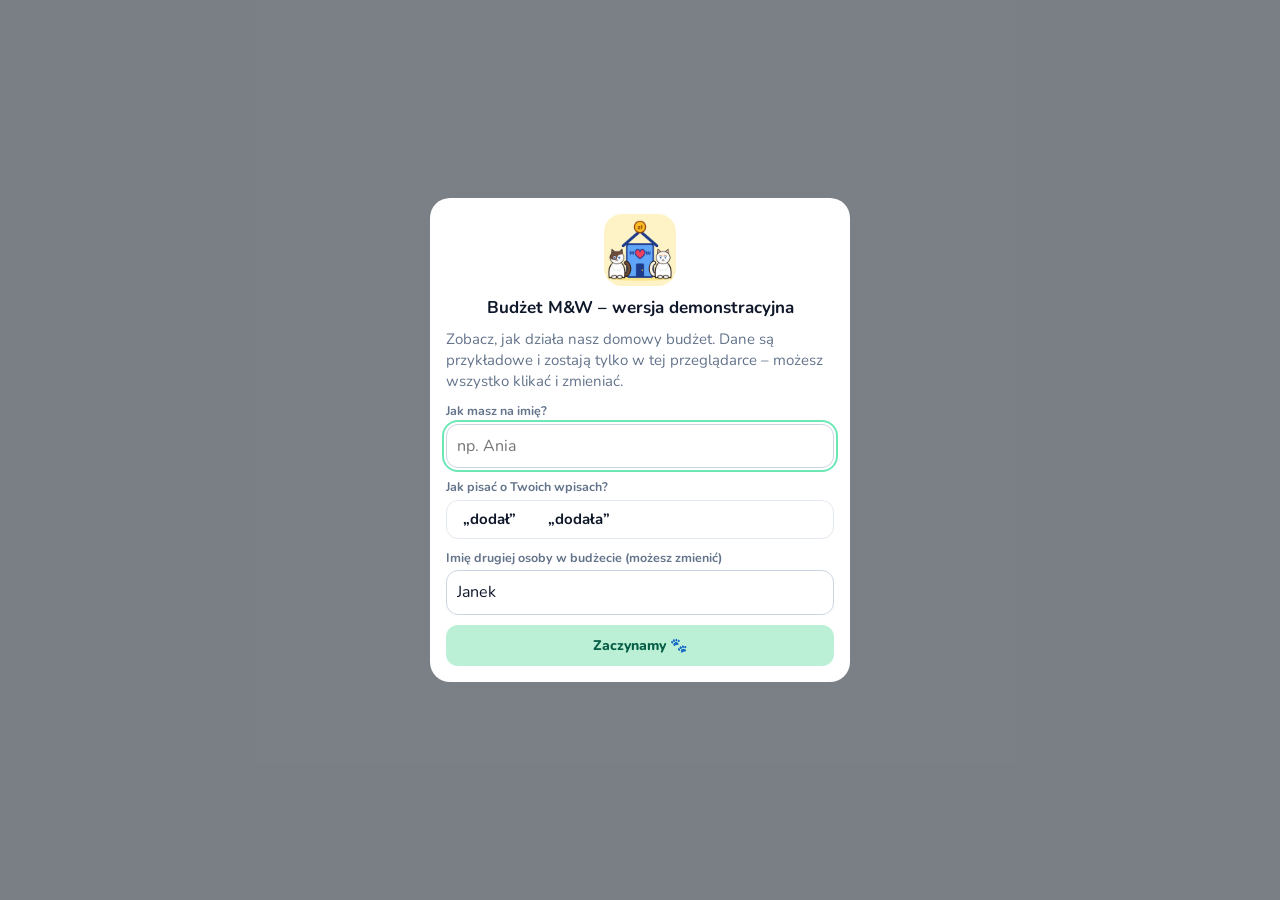
==== demo/index.html @ 0f31ae5f "Odkładanie na spłatę pożyczki: licznik odłożonych, przelewy przypisane do pożyczek, spłata całości p" ====
<!doctype html>
<html lang="pl"><head>
<meta charset="utf-8">
<meta name="viewport" content="width=device-width,initial-scale=1,viewport-fit=cover">
<meta name="theme-color" content="#e8edff">
<meta name="apple-mobile-web-app-capable" content="yes">
<meta name="mobile-web-app-capable" content="yes">
<meta name="apple-mobile-web-app-status-bar-style" content="default">
<meta name="apple-mobile-web-app-title" content="Budżet M&amp;W">
<title>Budżet M&amp;W – demo</title>
<meta name="robots" content="noindex">
<link rel="preconnect" href="https://fonts.googleapis.com">
<link rel="preconnect" href="https://fonts.gstatic.com" crossorigin>
<link rel="stylesheet" href="https://fonts.googleapis.com/css2?family=Nunito:wght@400;600;700;800;900&display=swap">
<link rel="icon" href="../icon-192.png?v=5">
<link rel="apple-touch-icon" href="../apple-touch-icon.png?v=5">
<link rel="stylesheet" href="../style.css">
</head>
<body>
<div id="login" class="login" hidden>
  <div class="lcard">
  <img src="../icon-192.png?v=5" alt="" class="licon" width="84" height="84">
  <h1>Budżet M&amp;W</h1>
  <div class="mini">Wasz wspólny domowy budżet 💛</div>
  <label class="fld"><span>E-mail</span><input id="em" type="email" autocomplete="username"></label>
  <label class="fld"><span>Hasło</span><input id="pw" type="password" autocomplete="current-password"></label>
  <button class="btn primary" id="loginBtn">Zaloguj</button>
  <div class="err" id="lerr"></div>
  <div class="lcats" id="lcats"></div>
  </div>
</div>
<div id="main" hidden>
<header class="top"><div class="in gut">
  <button class="hb" id="prevM" aria-label="Poprzedni miesiąc">‹</button>
  <div class="mlab"><b id="mlabel">Budżet M&amp;W</b><small id="sync">łączenie…</small></div>
  <button class="hb" id="nextM" aria-label="Następny miesiąc">›</button>
  <button class="hb find" id="findBtn" aria-label="Szukaj">🔍</button>
  <button class="hb today" id="todayBtn" aria-label="Na dziś">🔔</button>
  <button class="hb gear" id="gearBtn" aria-label="Ustawienia">⚙️</button>
</div></header>

<main id="app" class="gut"><div class="skel" aria-label="Wczytywanie budżetu…"><i class="sk" style="height:84px"></i><div class="sk2"><i class="sk"></i><i class="sk"></i><i class="sk"></i><i class="sk"></i></div><i class="sk" style="height:40px"></i><i class="sk" style="height:120px"></i><i class="sk" style="height:120px"></i></div></main>

<nav class="tabs" aria-label="Sekcje"><div class="in">
  <button data-tab="dash" aria-current="page"><span class="e">📊</span>Budżet</button>
  <button data-tab="tx"><span class="e">🧾</span>Rejestr</button>
  <button data-tab="fix"><span class="e">📌</span>Stałe</button>
  <button data-tab="maj"><span class="e">💰</span>Majątek</button>
</div></nav>
<button class="fab" id="addBtn" aria-label="Dodaj transakcję">+</button>

</div>

<div id="sheet" class="ov" hidden><div class="sheet" role="dialog" aria-modal="true" aria-labelledby="shTitle">
  <h2 id="shTitle">Nowa transakcja</h2>
  <div class="typeseg" id="mt" role="group" aria-label="Rodzaj">
    <button data-v="exp" aria-pressed="true">Wydatek</button><button data-v="inc" aria-pressed="false">Przychód</button><button data-v="tr" aria-pressed="false">Przelew</button>
  </div>
  <div class="g2">
    <label class="fld"><span id="maLab">Kwota (zł)</span><span class="calc"><input id="ma" inputmode="decimal" placeholder="0,00" autocomplete="off"><button type="button" class="cop" data-op="+" aria-label="Dodaj kolejną kwotę">+</button><button type="button" class="cop" data-op="-" aria-label="Odejmij kwotę">−</button></span><small class="mini" id="maSum"></small></label>
    <label class="fld"><span>Data</span><input id="md" type="date"></label>
  </div>
  <label class="fld"><span>Notatka</span><input id="mn" placeholder="np. Biedronka (opcjonalnie)" autocomplete="off"></label>
  <div class="fld" id="msWrap"><span>Pozycja budżetu</span><button type="button" class="pickbtn" id="msBtn"></button><input type="hidden" id="ms"><small class="mini" id="msHint"></small>
    <div id="splitWrap" class="split" hidden><div id="splitRows"></div><button type="button" class="btn sm" id="splitAdd">+ Kolejna pozycja</button></div>
    <button type="button" class="btn sm" id="splitBtn">✂️ Podziel paragon na kilka pozycji</button></div>
  <label class="fld" id="mdebtWrap" hidden><span>🔻 Spłata zobowiązania</span><select id="mdebt"></select></label>
  <label class="fld" id="mprojWrap" hidden><span>🏷️ Projekt</span><select id="mproj"></select></label>
  <div class="g2" id="mcarWrap" hidden><label class="fld"><span>⛽ Litry</span><input id="mlit" inputmode="decimal" placeholder="opcjonalnie" autocomplete="off"></label><label class="fld"><span>Licznik (km)</span><input id="modo" inputmode="numeric" placeholder="opcjonalnie" autocomplete="off"></label></div>
  <div class="g2">
    <label class="fld"><span id="mcLab">Konto</span><select id="mc"></select></label>
    <label class="fld" id="mtoWrap" hidden><span>Na konto</span><select id="mto"></select></label>
    <label class="fld" id="mwWrap"><span>Kto</span><select id="mw"><option value="Mati">Mati</option><option value="Wercia">Wercia</option></select></label>
  </div>
  <div id="fxTr" class="fxbox" hidden><label class="fld"><span id="ma2Lab">Wpłynie na konto</span><input id="ma2" inputmode="decimal" placeholder="0,00" autocomplete="off"></label><small class="mini" id="fxRate"></small></div>
  <div id="msaveWrap" class="fxbox save" hidden><b class="mini" id="msaveLab"></b><div id="msaveRows"></div><small class="mini" id="msaveHint"></small></div>
  <button type="button" class="btn sm" id="fxBtn" hidden style="align-self:flex-start">🌍 Płatność w obcej walucie</button>
  <div id="fxCard" class="fxbox" hidden><div class="g2"><label class="fld"><span>Waluta</span><select id="fxc"></select></label><label class="fld"><span>Kwota w walucie</span><input id="fxa" inputmode="decimal" placeholder="0,00" autocomplete="off"></label></div><small class="mini" id="fxCardRate"></small></div>
  <button type="button" class="coin" id="rnd" aria-pressed="true" hidden></button>
  <div class="fld" id="mwarWrap" hidden><span>🛡️ Gwarancja <small class="mini">– przypomnę miesiąc przed końcem</small></span><div class="g2"><select id="mwar"><option value="">bez gwarancji</option><option value="12">1 rok</option><option value="24">2 lata (rękojmia)</option><option value="36">3 lata</option><option value="60">5 lat</option><option value="date">do dnia…</option></select><input type="date" id="mward" hidden></div></div>
  <div class="fld" id="mulgaWrap" hidden><span>🧾 Ulga w PIT</span><select id="mulga"></select><small class="mini" id="mulgaHint" hidden></small></div>
  <button type="button" class="btn sm" id="mulgaBtn" hidden style="align-self:flex-start">🧾 Do ulgi w PIT</button>
  <div class="shfoot"><div class="g2"><button class="btn" id="shCancel">Anuluj</button><button class="btn primary" id="shSave">Zapisz</button></div><button class="btn sm" id="shNext">Zapisz i dodaj kolejny ›</button></div>
  <button class="btn sm" id="shRef" hidden style="align-self:center">↩️ Oznacz zwrot</button>
  <div class="mini" id="shWho" hidden style="text-align:center"></div>
  <button class="btn sm" id="shDel" hidden style="align-self:center;color:var(--exp);background:none">Usuń transakcję</button>
</div></div>

<div id="pick" class="ov" hidden><div class="sheet pick" role="dialog" aria-modal="true" aria-labelledby="pkTitle">
  <div class="r1"><h2 id="pkTitle">Wybierz pozycję</h2><button type="button" class="btn sm" id="pkClose">Zamknij</button></div>
  <input id="pq" class="pq" type="search" enterkeyhint="search" placeholder="🔍 Wpisz kilka liter, np. kaw" autocomplete="off">
  <div id="pkBody" class="pkbody"></div>
</div></div>

<div id="dlg" class="ov" hidden><div class="dlg" role="dialog" aria-modal="true" id="dlgBody"></div></div>
<div id="toast" class="toast" hidden role="status"></div>
<input type="file" id="fileIn" accept=".json,.gz,application/json,application/gzip" hidden>

<!-- demo: sample data kept in this browser; Firebase replaced by a small local stand-in -->
<script src="./demo.js"></script>
<script type="importmap">{"imports":{
  "https://www.gstatic.com/firebasejs/10.14.1/firebase-app.js":"./fb-app.js",
  "https://www.gstatic.com/firebasejs/10.14.1/firebase-auth.js":"./fb-auth.js",
  "https://www.gstatic.com/firebasejs/10.14.1/firebase-firestore.js":"./fb-firestore.js"}}</script>
<script type="module" src="../js/app.js"></script>
</body>
</html>
---- style.css ----
/* Layout: one-column mobile ledger — navy header, white cards on cool grey, pastel category blocks, fixed bottom tab bar. Single light theme by choice (matches the original app). */
:root{
  color-scheme:light;
  --bg:#f1f5f9; --surface:#ffffff; --surface-2:#f8fafc; --fg:#0f172a; --muted:#64748b; --line:#e2e8f0;
  --head:#e8edff; --head-fg:#1e293b; --head-muted:#64748b;
  --accent:#6ee7b7; --accent-dk:#047857; --accent-soft:#ecfdf5; --accent-ink:#065f46;
  --inc:#059669; --exp:#e11d48; --tr:#4f46e5; --adj:#d97706; --inv:#7c3aed;
  --font:"Nunito",system-ui,-apple-system,"Segoe UI",Roboto,sans-serif;
  /* accent of this phone (⚙️ → Wygląd): buttons, chosen tab, the ➕ button, the greeting */
  --a-btn:#bbf0d6; --a-seg:#c7f0dd; --a-box:#a7f3d0; --a-line:#6ee7b7; --a-ink:#065f46; --a-dk:#047857; --a-sh:16 185 129;
  --g1:#f0fdf9; --g2:#e6f7ef; --g3:#e0f2fe; --g-line:#c7f0dd; --g-t:#0f3d2e; --g-s:#335e4f;
}
body[data-acc=pink]{--a-btn:#fbcfe8;--a-seg:#fce7f3;--a-box:#fbcfe8;--a-line:#f9a8d4;--a-ink:#9d174d;--a-dk:#db2777;--a-sh:236 72 153;--g1:#fff1f7;--g2:#fce7f3;--g3:#fbcfe8;--g-line:#fbcfe8;--g-t:#831843;--g-s:#9d174d}
body[data-acc=lav]{--a-btn:#ddd6fe;--a-seg:#ede9fe;--a-box:#ddd6fe;--a-line:#c4b5fd;--a-ink:#5b21b6;--a-dk:#7c3aed;--a-sh:139 92 246;--g1:#faf5ff;--g2:#f3e8ff;--g3:#e0e7ff;--g-line:#e9d5ff;--g-t:#3b0764;--g-s:#5b21b6}
body[data-acc=sky]{--a-btn:#bae6fd;--a-seg:#e0f2fe;--a-box:#bae6fd;--a-line:#7dd3fc;--a-ink:#075985;--a-dk:#0284c7;--a-sh:14 165 233;--g1:#f0f9ff;--g2:#e0f2fe;--g3:#e0e7ff;--g-line:#bae6fd;--g-t:#0c4a6e;--g-s:#075985}
body[data-acc=peach]{--a-btn:#fed7aa;--a-seg:#ffedd5;--a-box:#fed7aa;--a-line:#fdba74;--a-ink:#9a3412;--a-dk:#ea580c;--a-sh:249 115 22;--g1:#fff7ed;--g2:#ffedd5;--g3:#fef3c7;--g-line:#fed7aa;--g-t:#7c2d12;--g-s:#9a3412}
body[data-acc=lemon]{--a-btn:#fef08a;--a-seg:#fef9c3;--a-box:#fef08a;--a-line:#fde047;--a-ink:#854d0e;--a-dk:#a16207;--a-sh:234 179 8;--g1:#fefce8;--g2:#fef9c3;--g3:#ecfccb;--g-line:#fef08a;--g-t:#713f12;--g-s:#854d0e}
/* text size of this phone: A / A+ / A++ (the header and the tab bar stay as they are) */
body[data-size="1"] #app,body[data-size="1"] .sheet,body[data-size="1"] .dlg{zoom:1.08}
body[data-size="2"] #app,body[data-size="2"] .sheet,body[data-size="2"] .dlg{zoom:1.17}
*{box-sizing:border-box}
html{padding-top:env(safe-area-inset-top,0px)}
body{margin:0}
img{max-width:100%}
[hidden]{display:none!important}
body{background:var(--bg);transition:background-color .4s ease;color:var(--fg);font-family:var(--font);font-size:15px;line-height:1.4;padding-bottom:calc(150px + env(safe-area-inset-bottom,0px))}
body::before{content:"";position:fixed;inset:0 0 auto;height:env(safe-area-inset-top,0px);z-index:10;background:var(--head)}
input,select,button{font:inherit;color:inherit}
input,select{font-size:16px}
button{cursor:pointer;background:none;border:0;padding:0}
:focus-visible{outline:2px solid var(--accent);outline-offset:2px}
.gut{padding-left:max(12px,env(safe-area-inset-left,0px));padding-right:max(12px,env(safe-area-inset-right,0px))}
@media (min-width:420px){.gut{padding-left:max(16px,env(safe-area-inset-left,0px));padding-right:max(16px,env(safe-area-inset-right,0px))}}
.num{font-variant-numeric:tabular-nums;font-weight:800;white-space:nowrap}
.mini{color:var(--muted);font-size:12.5px}

/* header */
.top{position:sticky;top:env(safe-area-inset-top,0px);z-index:9;background:var(--head);color:var(--head-fg);border-bottom:1px solid var(--head-line,#d9e0fb);transition:background-color .4s ease}
.top .in{max-width:760px;margin:0 auto;display:grid;grid-template-columns:40px 1fr 40px 38px 38px 38px;align-items:center;padding-block:6px}
.hb.find{font-size:18px}
.hb{height:44px;border-radius:12px;font-size:24px;line-height:1;color:var(--head-fg)}
.hb.gear{font-size:19px}
.hb[aria-current=page]{background:rgb(30 41 59 / .08)}
.mlab{text-align:center;min-width:0}
.mlab b{display:block;font-size:16.5px;font-weight:800;white-space:nowrap;overflow:hidden;text-overflow:ellipsis}
.mlab small{display:block;font-size:12px;color:var(--head-muted)}

main{max-width:760px;margin:0 auto;padding-block:12px;display:flex;flex-direction:column;gap:12px}
.banner{background:#fef3c7;border-radius:14px;padding:10px 12px;font-size:13px}
.h2{font-size:12.5px;font-weight:800;text-transform:uppercase;letter-spacing:.06em;color:var(--muted);margin:4px 4px -4px}

/* KPI tiles */
.kpis{display:grid;grid-template-columns:1fr 1fr;gap:8px}
.kpi{border-radius:16px;padding:12px;border:1px solid;min-width:0}
.kpi .l{font-size:11.5px;font-weight:800;text-transform:uppercase;letter-spacing:.05em}
.kpi .v{font-size:23px;font-weight:900;margin-top:2px;overflow:hidden;text-overflow:ellipsis}
.kpi .s{font-size:12.5px;opacity:.8;margin-top:2px}
.kbtn{width:100%;text-align:left;border-style:solid}
.kbtn:active{transform:scale(.98)}
.k-em{background:#ecfdf5;border-color:#a7f3d0} .k-ro{background:#fff1f2;border-color:#fecdd3}
.k-sk{background:#f0f9ff;border-color:#bae6fd} .k-in{background:#eef2ff;border-color:#c7d2fe}

/* budget status: pill with symbol + thin progress bar in a pastel state colour + one line of text */
.pill{display:inline-flex;align-items:center;gap:4px;border-radius:999px;padding:2px 8px;font-size:12px;font-weight:800;white-space:nowrap;background:#fff;border:1.5px solid currentColor;font-variant-numeric:tabular-nums}
.pill.ok{color:#047857} .pill.near{color:#b45309} .pill.over{color:#be123c;background:#ffe4e6;border-color:#fda4af} .pill.zero{color:#64748b;border-style:dashed;background:transparent} .pill.full{color:#047857} .pill.low{color:#1e40af}
.bar{height:6px;border-radius:6px;background:rgb(15 23 42 / .08);overflow:hidden}
.bar i{display:block;height:100%;border-radius:6px;background:#7fd6ae}
.bar.near i{background:#f2c45f} .bar.full i{background:#5cc99c} .bar.low i{background:#93c5fd}
.bar.over i{width:100%!important;background:repeating-linear-gradient(-45deg,#f6a5bf 0 6px,#fbc8d6 6px 12px)}
.smsg{font-size:12.5px;font-weight:700;color:var(--c3,#334155)}
.smsg.over{color:#be123c} .smsg.near{color:#a16207} .smsg.low{color:#1e40af}
.sub.dim,.cat.dim .ch{opacity:.6}
.bfilt button{font-size:13px;padding:9px 2px}

/* categories */
.cat{border-radius:16px;overflow:hidden;border:1px solid rgb(15 23 42 / .07);background:var(--c2)}
.ch{width:100%;text-align:left;padding:12px;background:var(--c);display:flex;flex-direction:column;gap:7px}
.r1{display:flex;justify-content:space-between;align-items:center;gap:8px}
.r1 .nm{font-size:13.5px;font-weight:800;min-width:0;color:var(--c3)}
.chev{display:inline-block;width:14px}
.trio{display:grid;grid-template-columns:1fr 1fr;gap:8px;font-size:12px;align-items:end}
.trio span{display:flex;flex-direction:column;min-width:0}
.trio em{font-style:normal;font-size:11.5px;font-weight:700;text-transform:uppercase;letter-spacing:.04em;opacity:.75}
.trio b{font-variant-numeric:tabular-nums;font-size:15px;font-weight:800}
.sub{padding:10px 12px;border-top:1px solid rgb(15 23 42 / .06);display:flex;flex-direction:column;gap:6px}
.sub .n{font-weight:700;font-size:14px;min-width:0}
.sub{gap:5px;padding:9px 12px}
.sub .trio span{flex-direction:row;align-items:center;gap:6px}
.sub .trio em{flex:none}
.planin{width:100%;max-width:110px;text-align:right;border:1px solid rgb(15 23 42 / .15);background:#fff;border-radius:9px;padding:4px 8px;font-weight:700;font-variant-numeric:tabular-nums}

/* register */
.day{font-size:12.5px;font-weight:800;text-transform:uppercase;letter-spacing:.05em;color:var(--muted);padding:4px 4px 0}
.list{background:var(--surface);border:1px solid var(--line);border-radius:16px;overflow:hidden}
.tx{display:flex;align-items:flex-start;gap:10px;padding:12px 12px;border-top:1px solid var(--line);width:100%;text-align:left;-webkit-touch-callout:none;-webkit-user-select:none;user-select:none}
.tx:first-child{border-top:0}
.tx .info{flex:1;min-width:0;font-size:13.5px}
.tico{flex:none;width:34px;height:34px;border-radius:11px;display:grid;place-items:center;font-size:17px;background:var(--c,#eef2ff)}
.tico.n{background:#eef2ff}
.tcat{display:block;font-size:11.5px;font-weight:800;letter-spacing:.04em;text-transform:uppercase;color:var(--c3);overflow:hidden;text-overflow:ellipsis;white-space:nowrap}
.tx .info b{display:block;overflow-wrap:anywhere}
.tx .meta{color:var(--muted);font-size:12.5px}
.tx .note{font-size:12.5px;margin-top:2px;overflow-wrap:anywhere;background:none;border:0;padding:0;border-radius:0;color:var(--muted)}
.tx .amt{text-align:right;font-size:15.5px}
.t-inc{color:var(--inc)} .t-exp{color:var(--exp)} .t-tr{color:var(--tr)} .t-adj{color:var(--adj)} .t-inv{color:var(--inv)}
.filters{display:flex;flex-direction:column;gap:8px}
.filters input{width:100%;border:1px solid #cbd5e1;background:#fff;border-radius:12px;padding:10px 12px}
.frow{display:flex;gap:6px;overflow-x:auto;padding-bottom:2px;scrollbar-width:none}
.frow::-webkit-scrollbar{display:none}
.filters .frow{display:grid;grid-template-columns:1fr 1fr;overflow:visible}.filters .frow select{width:100%;max-width:none;min-width:0}.filters .frow select:last-child:nth-child(odd){grid-column:1/-1}
.frow select{flex:none;max-width:210px;border:1px solid #cbd5e1;background:#fff;border-radius:999px;padding:6px 10px;font-size:16px}
.fsum{font-size:13px;padding:2px 4px;color:var(--muted)}
.fsum b{color:var(--fg)}
.empty{text-align:center;color:var(--muted);padding:36px 12px;font-size:14px}

/* accounts / savings */
.worth{background:linear-gradient(135deg,#f5f3ff 0%,#e8edff 55%,#dbe4ff 100%);color:#1e293b;border:1px solid #d9e0fb;border-radius:16px;padding:16px;display:flex;flex-direction:column;gap:2px}
.worth.mati{background:linear-gradient(135deg,#f0f9ff 0%,#e0f2fe 50%,#cfe6fd 100%);border-color:#bfdbfe}
.worth.mati .l,.worth.mati .s{color:#1e40af}
.worth.mati .v{color:#1d4ed8}
.worth.wsp{background:linear-gradient(135deg,#f0fdf9 0%,#dcfce7 55%,#ccf5e1 100%);border-color:#bbf7d0}
.worth.wsp .l,.worth.wsp .s{color:#166534}
.worth.wsp .v{color:#047857}
.worth .l{font-size:13px;color:var(--head-muted)}
.worth .v{font-size:32px;font-weight:900;color:#3730a3}
.worth .s{font-size:13px;color:var(--head-muted)}
.grp-h{padding:10px 12px;font-size:12.5px;font-weight:800;letter-spacing:.05em;background:#e0f2fe;display:flex;justify-content:space-between;gap:8px}
.grp-h.sav{background:#e0e7ff} .grp-h.inv{background:#ede9fe} .grp-h.subk{background:#fef3c7}
.acc{display:flex;justify-content:space-between;gap:10px;padding:11px 12px;border-top:1px solid var(--line);font-size:13px;align-items:flex-start}
.acc .r{text-align:right}
.chip{display:inline-block;margin-top:6px;border-radius:10px;padding:7px 11px;min-height:34px;font-size:13px;font-weight:700;background:#eef2ff;color:#4338ca}

/* fixed costs checklist */
.fx{display:flex;align-items:center;gap:12px;padding:11px 12px;border-top:1px solid var(--line)}
.fx:first-child{border-top:0}
.box{flex:none;width:30px;height:30px;border-radius:9px;border:2px solid #94a3b8;display:grid;place-items:center;font-size:18px;font-weight:900;color:#fff;background:#fff}
.box[aria-checked=true]{background:var(--a-box);border-color:var(--a-line);color:var(--a-ink)}
.fx .info{flex:1;min-width:0;text-align:left}
.fx .info b{display:block;font-size:14px}
.fx.done .info b{text-decoration:line-through;color:var(--muted)}
.late{color:#be123c;font-weight:800}
.alert{display:flex;flex-direction:column;gap:6px;background:#fff7ed;border:1px solid #fdba74;border-radius:16px;padding:10px 12px;width:100%;text-align:left}
.alert b{font-size:13.5px}
.alert.info{background:#eff6ff;border-color:#93c5fd}
.alert .it{display:flex;justify-content:space-between;gap:8px;font-size:13.5px}
.alert .it .when{font-weight:800;color:#c2410c;white-space:nowrap}
.alert .it .when.late{color:#be123c}
.trend{display:inline-flex;align-items:center;gap:3px;border-radius:999px;padding:2px 8px;font-weight:800;font-size:12px;white-space:nowrap;font-variant-numeric:tabular-nums}
.trend.up{background:#c7f0dd;color:#166534}
.trend.down{background:#ffe4e6;color:#be123c}
.kpi .tr{margin-top:5px}
.prog{display:flex;flex-direction:column;gap:8px;background:var(--surface);border:1px solid var(--line);border-radius:16px;padding:12px}

/* investments */
.inv{background:var(--surface);border:1px solid var(--line);border-radius:16px;overflow:hidden}
.inv-h{padding:12px;display:flex;justify-content:space-between;gap:8px;align-items:flex-start}
.inv-h b{font-size:15px;overflow-wrap:anywhere}
.badge{display:inline-block;font-size:11.5px;font-weight:800;border-radius:6px;padding:2px 6px;background:#ede9fe;color:#5b21b6;margin-right:4px}
.stats{display:grid;grid-template-columns:repeat(auto-fit,minmax(130px,1fr));gap:8px;padding:0 12px 12px}
.stat{background:var(--surface-2);border-radius:12px;padding:8px 10px;min-width:0}
.stat em{display:block;font-style:normal;font-size:11.5px;font-weight:700;text-transform:uppercase;letter-spacing:.04em;color:var(--muted)}
.stat b{font-variant-numeric:tabular-nums;font-size:14px}
.chart{background:var(--surface);border:1px solid var(--line);border-radius:16px;padding:12px;display:flex;flex-direction:column;gap:10px}
.ct{display:flex;flex-direction:column;gap:1px}
.ct b{font-size:15px}
.chart svg{width:100%;height:auto;display:block;overflow:visible}
.chart .gl{stroke:#e2e8f0;stroke-width:1}
.chart .gl.base{stroke:#94a3b8}
.chart .ax{font-size:11px;fill:#64748b;font-variant-numeric:tabular-nums}
.chart .hit{cursor:pointer}
.chart .hit.sel{fill:rgb(15 23 42 / .06)}
.chart .mk{cursor:pointer}
.chart .mk.sel{stroke-width:36}
.chart .tip{min-height:1.4em;color:#94a3b8}
.chart .tip.on{color:var(--fg);font-weight:700}
.donut{max-width:190px;margin:0 auto}
.donut .dc1{font-size:19px;font-weight:800;fill:#0f172a;font-variant-numeric:tabular-nums}
.donut .dc2{font-size:12px;fill:#64748b}
.dwrap{display:flex;flex-direction:column;gap:20px}
@media (min-width:560px){.dwrap{flex-direction:row;align-items:center}.dwrap .donut{flex:none;width:190px}.dwrap .hbl{flex:1}}
.lg{display:flex;flex-wrap:wrap;gap:6px 14px;font-size:13px}
.lg span{display:inline-flex;align-items:center;gap:6px}
.lg i,.hl i{display:inline-block;width:10px;height:10px;border-radius:3px;flex:none}
.hbl{display:flex;flex-direction:column;gap:12px}
.hr{display:flex;flex-direction:column;gap:4px;cursor:pointer}
.hr .r1{font-size:13.5px}
.hl{display:inline-flex;align-items:center;gap:6px;min-width:0;font-weight:600}
.hr em{font-style:normal;color:#64748b;font-weight:600;font-size:12px}
.hbar{height:6px;border-radius:6px;background:#f1f5f9;overflow:hidden}
.hbar i{display:block;height:100%;border-radius:6px}
.stack{display:flex;gap:2px;height:12px;border-radius:6px;overflow:hidden}
.stack i{display:block;height:100%;cursor:pointer}
.dl{display:inline-block;font-weight:800;font-size:12px;border-radius:999px;padding:1px 6px;opacity:1}
.dl.good{background:#dcfce7;color:#166534}.dl.bad{background:#ffe4e6;color:#9f1239}.dl.flat{background:#f1f5f9;color:#475569}
.kpi .s .dl{margin-left:2px}
.note{background:#ecfdf5;border:1px solid #a7f3d0;border-radius:14px;padding:10px 12px;font-size:13.5px}
.note.bad{background:#fff1f2;border-color:#fecdd3}
.chg{display:grid;grid-template-columns:1fr 1fr;gap:12px;font-size:13px}
.chg>div{display:flex;flex-direction:column;gap:5px;min-width:0}
.chg .r1 span{min-width:0;overflow:hidden;text-overflow:ellipsis;white-space:nowrap}
.facts{display:flex;flex-direction:column;gap:6px;font-size:13.5px}
.tw{overflow-x:auto}
.tbl{width:100%;border-collapse:collapse;font-size:13px}
.tbl th{text-align:right;font-size:12px;text-transform:uppercase;letter-spacing:.04em;color:#64748b;padding:6px 6px;border-bottom:1px solid var(--line)}
.tbl th:first-child,.tbl td:first-child{text-align:left}
.tbl td{text-align:right;padding:6px;border-bottom:1px solid #f1f5f9;white-space:nowrap}
.tbl tr.tot td{font-weight:800;border-top:2px solid var(--line)}
.seg.seg4{display:grid;grid-template-columns:repeat(4,1fr);width:100%}
.seg.seg4 button{padding:9px 2px;font-size:14px}
.ptab{display:flex;flex-direction:column;gap:12px}
.seg.seg4 button.wbtn[aria-pressed=true]{background:#f9a8d4;color:#831843}
.pink .worth{background:linear-gradient(135deg,#fff1f7 0%,#fce7f3 45%,#fbcfe8 100%);color:#831843;position:relative;overflow:hidden;border:1px solid #fbcfe8}
.pink .worth>*{position:relative;z-index:1}
.pink .worth .l,.pink .worth .s{color:#9d174d}
.pink .worth .v{color:#db2777}
.pink .worth .flowers{position:absolute;right:-6px;bottom:-4px;width:150px;height:auto;z-index:0;opacity:.95}
.pink .worth .s{max-width:62%}
.pink .grp-h{background:#fce7f3;color:#831843}
.pink .list,.pink .goal{border-color:#fbcfe8}
.pink .chip{background:#fdf2f8;color:#be185d}
.pink .gbar{background:#fce7f3}
.pink .gbar i{background:linear-gradient(90deg,#fbcfe8,#f9a8d4)}
.pink .btn.primary{background:#fbcfe8;color:#9d174d}
.pink .btn.dark{background:#fce7f3;color:#9d174d}
.pink .envtop{background:linear-gradient(135deg,#fce7f3,#fbcfe8);color:#831843}
.pink .envtop .mini{color:#9d174d}
.pink .envtop .big{color:#db2777}
.pink .h2{color:#be185d}
.pink .badge{background:#fce7f3;color:#be185d}
.pink .chip[style]{background:#fae8ff!important;color:#a21caf!important}
.pink .trend.up{background:#fbcfe8;color:#9d174d}
.greet{display:flex;align-items:center;gap:8px;border-radius:16px;padding:14px 12px 10px 16px;background:linear-gradient(135deg,var(--g1),var(--g2) 55%,var(--g3));border:1px solid var(--g-line);overflow:hidden}
.greet .gtxt{flex:1;min-width:0;display:flex;flex-direction:column;gap:4px}
.greet b{font-size:18px;font-weight:900;color:var(--g-t)}
.greet span{font-size:13.5px;color:var(--g-s);line-height:1.35}
.greet .gcats svg{width:96px;height:auto;display:block}
.cico{display:inline-grid;place-items:center;width:26px;height:26px;border-radius:9px;background:rgb(255 255 255 / .7);margin-right:7px;font-size:14px;vertical-align:middle}
.ecats svg{width:170px;height:auto;display:block;margin:0 auto 10px;opacity:.95}
.ecats.sm svg{width:110px}
.confetti{position:fixed;inset:0;pointer-events:none;z-index:80;overflow:hidden}
.confetti i{position:absolute;top:-14px;width:9px;height:14px;border-radius:3px;animation:fall 2.4s cubic-bezier(.2,.6,.4,1) forwards}
@keyframes fall{to{transform:translateY(105vh) rotate(540deg);opacity:.85}}
.box.pop{animation:pop .45s ease}
@keyframes pop{0%{transform:scale(.6)}60%{transform:scale(1.18)}100%{transform:scale(1)}}
.seg.seg2{display:grid;grid-template-columns:1fr 1fr;width:100%}
.seg.seg2 button{padding:9px 4px;font-size:14px}
.recgrid{display:grid;grid-template-columns:repeat(3,1fr);gap:8px;margin-top:6px}
.recgrid b{font-size:15px}
.recrow{display:flex;justify-content:space-between;align-items:center;gap:10px;padding:10px 12px;border-top:1px solid var(--line);font-size:13px}
.rdiff{font-size:12px;font-weight:800;min-height:0}
.seg.seg3{display:grid;grid-template-columns:repeat(3,1fr);width:100%}
.seg.seg3 button{padding:9px 4px}
.envtop{display:flex;justify-content:space-between;align-items:center;gap:10px;background:linear-gradient(135deg,#f5f3ff,#e8edff);color:#1e293b;border:1px solid #d9e0fb;border-radius:16px;padding:14px 16px}
.envtop .mini{color:#64748b}
.envtop .big{font-size:26px;color:#047857}
.envtop.neg .big{color:#be123c}
.cush{display:flex;align-items:baseline;gap:8px}
.cush .num{font-size:30px}
.goal{background:var(--surface);border:1px solid var(--line);border-radius:16px;padding:12px;display:flex;flex-direction:column;gap:7px}
.goal b{font-size:14.5px}
.gbar{height:8px;border-radius:8px;background:#e0e7ff;overflow:hidden}
.gbar i{display:block;height:100%;border-radius:8px;background:linear-gradient(90deg,#a5b4fc,#6ee7b7)}
.lots{border-top:1px solid var(--line)}
.lot{display:flex;justify-content:space-between;gap:8px;padding:9px 12px;border-top:1px solid var(--line);font-size:12.5px;width:100%;text-align:left}
.lot:first-child{border-top:0}
.inv-a{display:flex;gap:8px;padding:0 12px 12px;flex-wrap:wrap}

/* settings + buttons */
.card{background:var(--surface);border:1px solid var(--line);border-radius:16px;padding:12px;display:flex;flex-direction:column;gap:8px;font-size:13px}
.card h3{margin:0;font-size:15px}
.rowx{display:flex;justify-content:space-between;align-items:center;gap:8px;border-top:1px solid var(--line);padding-top:8px;flex-wrap:wrap}
.tags{display:flex;flex-wrap:wrap;gap:6px}
.tag{display:inline-flex;align-items:center;background:var(--surface-2);border:1px solid var(--line);border-radius:9px;font-size:12.5px;overflow:hidden}
.tag button{padding:5px 8px}
.tag .x{color:var(--exp);border-left:1px solid var(--line);font-weight:800}
.seg{display:inline-flex;border:1px solid var(--line);border-radius:12px;overflow:hidden}
.seg button{padding:8px 16px;font-weight:700}
.seg button[aria-pressed=true]{background:var(--a-seg);color:var(--a-ink)}
.btns{display:flex;flex-wrap:wrap;gap:8px}
.btn{border-radius:12px;padding:11px 14px;font-weight:800;font-size:14px;text-align:center;background:#f1f5f9}
.btn.primary{background:var(--a-btn);color:var(--a-ink)}
.btn.dark{background:#dfe5ff;color:#3730a3}
.btn.danger{background:#ffd5dc;color:#9f1239}
.btn.sm{padding:8px 12px;font-size:13px;border-radius:10px;min-height:36px}
.diag{color:var(--muted);font-size:12px;overflow-wrap:anywhere}

/* bottom tabs */
.tabs{position:fixed;left:0;right:0;bottom:0;z-index:20;background:#fff;border-top:1px solid var(--line);padding-bottom:env(safe-area-inset-bottom,0px)}
.tabs .in{max-width:760px;margin:0 auto;display:grid;grid-template-columns:repeat(4,1fr)}
.tabs button{padding:8px 0 9px;font-size:12px;font-weight:700;color:#475569;display:flex;flex-direction:column;align-items:center;gap:1px;line-height:1.2}
.tabs button .e{font-size:20px;line-height:1.2;filter:grayscale(.35);opacity:.8}
.tabs button[aria-current=page]{color:var(--a-dk)}
.tabs button[aria-current=page] .e{filter:none;opacity:1}
.tabs .add{color:var(--accent-dk);font-weight:800}
.tabs .add .e{filter:none;opacity:1}

.fab{position:fixed;z-index:25;right:max(16px,env(safe-area-inset-right,0px));bottom:calc(72px + env(safe-area-inset-bottom,0px));width:58px;height:58px;border-radius:20px;background:var(--a-box);color:var(--a-ink);font-size:34px;font-weight:500;line-height:1;display:grid;place-items:center;box-shadow:0 6px 16px rgb(var(--a-sh) / .28);border:1px solid var(--a-line);transition:transform .15s}
.fab:active{transform:scale(.95)}
/* sheet + dialog */
.ov{position:fixed;inset:0;z-index:50;background:rgb(2 6 23 / .5);display:flex;align-items:flex-end;justify-content:center}
.sheet{background:#fff;width:100%;max-width:520px;border-radius:24px 24px 0 0;padding:16px max(16px,env(safe-area-inset-right,0px)) calc(16px + env(safe-area-inset-bottom,0px)) max(16px,env(safe-area-inset-left,0px));display:flex;flex-direction:column;gap:10px;max-height:92%;overflow-y:auto}
.sheet h2,.dlg h2{margin:0;font-size:17px}
.typeseg{display:grid;grid-template-columns:repeat(3,1fr);border:1px solid var(--line);border-radius:12px;overflow:hidden}
.typeseg button{padding:10px 0;font-weight:800;font-size:13.5px}
.typeseg button[aria-pressed=true][data-v=exp]{background:#ffd5dc;color:#9f1239}
.typeseg button[aria-pressed=true][data-v=inc]{background:#c7f0dd;color:#065f46}
.typeseg button[aria-pressed=true][data-v=tr]{background:#dfe5ff;color:#3730a3}
.g2{display:grid;grid-template-columns:1fr 1fr;gap:8px}
.fld{display:flex;flex-direction:column;gap:4px;min-width:0}
.fld>span{font-size:12.5px;font-weight:700;color:var(--muted)}
.fld input,.fld select{width:100%;border:1px solid #cbd5e1;background:#fff;border-radius:12px;padding:10px;min-width:0}
#ma{font-weight:800;font-size:20px}
.dlg{background:#fff;width:calc(100% - 24px);max-width:420px;border-radius:20px;padding:16px;margin-bottom:max(20px,env(safe-area-inset-bottom,0px));display:flex;flex-direction:column;gap:10px;max-height:88%;overflow-y:auto}
.dlg .dtext{margin:0;color:var(--muted);white-space:pre-line}
.toast{display:flex;align-items:center;gap:14px;position:fixed;left:50%;transform:translateX(-50%);bottom:calc(140px + env(safe-area-inset-bottom,0px));z-index:60;background:#334155;color:#fff;padding:10px 14px;border-radius:12px;font-size:13.5px;font-weight:600;max-width:calc(100% - 32px);box-shadow:0 6px 20px rgb(0 0 0 / .25)}
.toast[data-kind=bad]{background:#9f1239}
.toast .tbtn{color:var(--a-line);font-weight:800;text-decoration:underline;text-underline-offset:3px;padding:4px 2px;white-space:nowrap}
.demob{background:#fef9c3;border:1px solid #fde68a;border-radius:12px;padding:7px 10px;font-size:12.5px;color:#854d0e;display:flex;flex-wrap:wrap;gap:4px 8px;align-items:center}
.demob button{font-weight:800;text-decoration:underline;text-underline-offset:3px;color:#854d0e}
.load{text-align:center;color:var(--muted);padding:60px 16px}
/* loading: a sketch of the screen */
.skel{display:flex;flex-direction:column;gap:12px}.skel .sk2{display:grid;grid-template-columns:1fr 1fr;gap:8px}.skel .sk2 .sk{height:74px}
.sk{display:block;border-radius:16px;background:linear-gradient(90deg,#e8eef5 0%,#f6f9fc 50%,#e8eef5 100%);background-size:200% 100%;animation:shimmer 1.3s linear infinite}
@keyframes shimmer{from{background-position:200% 0}to{background-position:-200% 0}}
/* the sticky Save at the bottom of the transaction sheet */
.shfoot{position:sticky;bottom:calc(-16px - env(safe-area-inset-bottom,0px));margin:0 -16px;padding:10px 16px calc(14px + env(safe-area-inset-bottom,0px));background:#fff;box-shadow:0 -8px 16px -10px rgb(15 23 42 / .18);display:flex;flex-direction:column;gap:6px;z-index:2}
.shfoot #shNext{align-self:center;background:none;color:var(--a-ink)}
.shfoot .btn{min-height:48px}
/* ✋ menu of an entry, 🔍 search */
.menu{display:flex;flex-direction:column;gap:8px}.menu .btn{text-align:left;min-height:48px;font-size:15px}
.fdres{display:flex;flex-direction:column;gap:2px;max-height:60vh;overflow-y:auto;margin:0 -4px}
.fdres .h2{margin:10px 4px 2px}
.fhit{display:grid;grid-template-columns:28px 1fr;column-gap:8px;align-items:center;text-align:left;padding:10px 8px;border-radius:12px;width:100%}
.fhit:active,.fhit:hover{background:var(--surface-2)}.fhit span{grid-row:span 2;font-size:20px}.fhit small{color:var(--muted);font-size:12.5px}
/* 📈 Analysis from the Budget, 💰 Majątek switch */
.anabtn{display:grid;grid-template-columns:34px 1fr auto;column-gap:8px;align-items:center;text-align:left;background:var(--surface);border:1px solid var(--line);border-radius:16px;padding:12px 14px}
.anabtn span{grid-row:span 2;font-size:24px}.anabtn b{font-size:15px}.anabtn small{color:var(--muted);font-size:12.5px}.anabtn i{grid-row:1/span 2;grid-column:3;font-style:normal;font-size:22px;color:var(--muted)}
.majseg button{font-size:14.5px;padding-block:10px}
/* shorter Budget */
.submore{display:block;width:100%;text-align:left;padding:10px 14px;font-size:13px;font-weight:700;color:var(--muted);border-top:1px dashed rgb(15 23 42 / .12)}
.emptycats{display:flex;flex-wrap:wrap;gap:6px;align-items:center;padding:0 4px}.emptycats .mini{margin-top:6px}
/* details under "więcej ›" */
details.more summary{cursor:pointer;color:var(--muted);font-size:12.5px;font-weight:700;list-style:none}details.more summary::-webkit-details-marker{display:none}
details.more[open] summary{margin-bottom:4px}
/* gentle transitions when the screen changes */
@media (prefers-reduced-motion:no-preference){
  #app.anim>*{animation:fadeUp .26s ease both}#app.anim.sl>*{animation-name:fromR}#app.anim.sr>*{animation-name:fromL}
  #app.anim .bar i{animation:grow .7s cubic-bezier(.2,.8,.2,1) both;transform-origin:left center}
  .ov:not([hidden]) .sheet{animation:sheetUp .22s ease-out}
}
@keyframes fadeUp{from{opacity:0;transform:translateY(6px)}}
@keyframes fromR{from{opacity:0;transform:translateX(28px)}}
@keyframes fromL{from{opacity:0;transform:translateX(-28px)}}
@keyframes grow{from{transform:scaleX(0)}}
@keyframes sheetUp{from{transform:translateY(40px);opacity:.6}}
.login{min-height:100vh;padding:9vh 16px 24px;background:linear-gradient(180deg,var(--head) 0%,var(--bg) 70%)}
.lcard{max-width:360px;margin:0 auto;display:flex;flex-direction:column;gap:12px;background:#fff;border:1px solid var(--head-line,#e2e8f0);border-radius:26px;padding:22px 18px 10px;box-shadow:0 10px 30px rgb(15 23 42 / .06)}
.licon{align-self:center;border-radius:22px;box-shadow:0 6px 16px rgb(15 23 42 / .12)}
.lcard h1{text-align:center}
.lcard>.mini{text-align:center;margin-top:-8px}
.lcats svg{width:150px;height:auto;display:block;margin:4px auto 0}
.login h1{margin:0;font-size:26px;font-weight:900}
.login .fld input{padding:12px}
.err{color:#be123c;font-size:13px;min-height:1em}
@media (prefers-reduced-motion:no-preference){.sheet,.dlg{animation:up .18s ease-out}@keyframes up{from{transform:translateY(16px);opacity:.6}}}

/* amount field with + / − for adding up a receipt */
.fld>span.calc{position:relative;display:block;font-size:inherit;font-weight:inherit;color:var(--fg)}
.calc input{padding-right:76px}
.cop{position:absolute;top:50%;transform:translateY(-50%);width:30px;height:30px;border-radius:9px;background:#eef2ff;color:#3730a3;font-weight:900;font-size:18px;line-height:1}
.cop[data-op="+"]{right:40px}.cop[data-op="-"]{right:6px}
#maSum{min-height:0;font-weight:700;color:var(--accent-ink)}

/* position picker button + picker sheet */
.pickbtn{display:flex;align-items:center;gap:10px;width:100%;min-height:52px;text-align:left;border:1px solid #cbd5e1;border-radius:14px;padding:8px 10px;background:#fff}
.pickbtn.on{background:var(--c2);border-color:var(--c4)}
.pickbtn .pt{display:flex;flex-direction:column;min-width:0}
.pickbtn .pt small{font-size:12px;font-weight:700;color:var(--c3);text-transform:uppercase;letter-spacing:.03em;overflow:hidden;text-overflow:ellipsis;white-space:nowrap}
.pickbtn .pt b{font-size:15px;overflow-wrap:anywhere}
.pickbtn .ph{color:var(--muted);font-weight:700}
.pickbtn .cico{margin-right:0;background:var(--c,#f1f5f9)}
#msHint{color:var(--accent-ink);font-weight:700}
#pick{z-index:55}
.pick{max-height:88%;min-height:60%}
.pq{width:100%;border:1px solid #cbd5e1;background:#fff;border-radius:12px;padding:11px 12px;font-size:16px}
.pkbody{display:flex;flex-direction:column;gap:12px}
.pkh{font-size:12px;font-weight:800;text-transform:uppercase;letter-spacing:.06em;color:var(--muted)}
.chips{display:flex;flex-wrap:wrap;gap:6px}
.pchip{display:inline-flex;align-items:center;gap:6px;border-radius:999px;padding:7px 12px;background:var(--c2);border:1px solid var(--c4);color:var(--c3);font-weight:700;font-size:13.5px;max-width:100%}
.pchip span{overflow:hidden;text-overflow:ellipsis;white-space:nowrap}
.pchip.sug{background:#fef9c3;border-color:#fde68a;color:#854d0e}
.tiles{display:grid;grid-template-columns:1fr 1fr;gap:8px}
.ptile{display:flex;align-items:center;gap:8px;text-align:left;border-radius:14px;padding:10px;background:var(--c);color:var(--c3);font-weight:800;font-size:12.5px;min-height:52px}
.ptile .cico{margin-right:0;flex:none}
.prow{display:flex;align-items:center;gap:10px;width:100%;text-align:left;padding:11px 12px;border-top:1px solid var(--line);font-size:14.5px}
.prow:first-child{border-top:0}
.prow i{flex:none;width:10px;height:10px;border-radius:3px;background:var(--c4)}
.prow small{display:block;font-size:12px;color:var(--muted);font-weight:700}
.prow[aria-current=true]{background:var(--c2)}
.pback{align-self:flex-start}

/* split receipt rows */
.split{display:flex;flex-direction:column;gap:8px;border:1px dashed #cbd5e1;border-radius:14px;padding:10px}
.srow{display:grid;grid-template-columns:1fr 96px 30px;gap:6px;align-items:center}
.srow .pickbtn{min-height:44px;padding:6px 8px}
.srow .pickbtn .pt b{font-size:13.5px}
.srow input{width:100%;border:1px solid #cbd5e1;border-radius:10px;padding:9px 8px;text-align:right;font-weight:700}
.srow .x{color:var(--exp);font-weight:900;font-size:18px}
#splitBtn{align-self:flex-start;background:none;color:#3730a3;padding-left:2px}

/* refunds in the register */
.tx .ref{font-size:12px;font-weight:700;color:var(--inc);margin-top:2px}

/* accounts by person */
.otag{display:inline-block;margin-left:6px;border-radius:999px;padding:1px 8px;font-size:11.5px;font-weight:800;vertical-align:1px}
.otag.o-m{background:#dbeafe;color:#1e40af} .otag.o-w{background:#fce7f3;color:#9d174d} .otag.o-s{background:#dcfce7;color:#166534}
.owners{display:flex;flex-direction:column}
.orow{display:flex;align-items:center;gap:10px;width:100%;text-align:left;padding:10px 2px;border-top:1px solid var(--line)}
.orow:first-child{border-top:0}
.orow>i{flex:none;width:12px;height:12px;border-radius:4px}
.orow .ot{flex:1;min-width:0;display:flex;flex-direction:column}
.orow .ot b{font-size:14.5px}
.orow .ot small{font-size:12.5px;color:var(--muted)}
.orow>.num{font-size:15.5px}
.acctabs{width:100%}
.acctabs button{padding:9px 4px;font-size:13px}
.acctabs button+button{border-left:0}
.acctabs button:nth-child(n+3){border-top:1px solid var(--line)}
.acctabs button:nth-child(even){border-left:1px solid var(--line)}

/* Bailey & Ivo */
.kot{display:block;width:100%;height:auto}
.greet .gcats{flex:none;width:86px}
.greet .gcats.w{width:128px}
.greet .gcats svg{width:100%}
.greet .who{font-style:normal;font-weight:800}
.ecats{width:150px;margin:0 auto 10px}
.ecats.sm{width:104px}
.ecats svg{width:100%;margin:0}
.load .kot{width:min(260px,80%);margin:0 auto 14px}
.lcats .kot{width:190px;margin:4px auto 0}
.cslide{display:flex;flex-direction:column;align-items:center;gap:8px;text-align:center}
.cslide .kot{width:min(230px,72%)}
.cslide h2{font-size:18px}
.dots{display:flex;justify-content:center;gap:6px}
.dots i{width:7px;height:7px;border-radius:50%;background:#e2e8f0}
.dots i.on{background:#f9a8d4}

/* 🪙 drobne */
.coin{display:flex;align-items:center;gap:10px;width:100%;text-align:left;border-radius:14px;padding:9px 12px;background:#fef9c3;border:1.5px solid #fcd34d;color:#854d0e}
.coin .cn{font-size:24px;line-height:1}
.coin .ct{flex:1;min-width:0;display:flex;flex-direction:column}
.coin .ct b{font-size:15px}
.coin .ct small{font-size:12.5px;font-weight:700;opacity:.85;overflow:hidden;text-overflow:ellipsis;white-space:nowrap}
.coin .ck{flex:none;width:26px;height:26px;border-radius:8px;border:2px solid #f59e0b;display:grid;place-items:center;font-weight:900;background:#fde68a;color:#854d0e}
.coin[aria-pressed=false]{background:#fff;border-style:dashed;border-color:#e7d9a6;color:#a8a29e}
.coin[aria-pressed=false] .cn{filter:grayscale(1);opacity:.5}
.coin[aria-pressed=false] .ck{background:#fff;border-color:#d6d3d1}
.tx .coinl{font-size:12px;font-weight:700;color:#a16207;margin-top:2px}

/* 🌍 currencies */
.fxs{display:block;font-size:12px;font-weight:800;color:#0e7490;line-height:1.2}
.kpi .v .fxs{font-size:12.5px}
.fxbox{display:flex;flex-direction:column;gap:6px;background:#ecfeff;border:1.5px solid #a5f3fc;border-radius:14px;padding:9px 12px}
.fxbox .mini{color:#0e7490;font-weight:700}
.curtag{display:inline-block;font-size:11px;font-weight:800;padding:1px 6px;border-radius:6px;background:#cffafe;color:#0e7490}

/* 💼 payslip */
.slip{display:flex;flex-direction:column;gap:10px;background:var(--card,#fff);border-radius:20px;padding:14px;box-shadow:0 1px 3px rgba(0,0,0,.05)}
.sl-h{display:flex;flex-direction:column;gap:2px}
.sl-h b{font-size:18px}
.sl-sec{font-size:12px;font-weight:900;letter-spacing:.06em;color:#7c6f9b;margin-top:6px;padding-top:8px;border-top:1.5px dashed #e9e3f5}
.sl-row{display:flex;gap:6px;align-items:center}
.sl-row input{min-width:0}
.sl-row input:first-child{flex:1.4;border:1.5px solid #e5e7eb;border-radius:12px;padding:9px 10px;font:inherit;font-size:15px;background:#fff}
.sl-row .planin{flex:1;max-width:120px}
.sl-row .planin.hrs{max-width:64px}
.sl-row .x{flex:none;width:30px;height:30px;border-radius:10px;border:0;background:#fde8ec;color:#be123c;font-size:18px;font-weight:800}
.sl-ded{display:flex;flex-direction:column;gap:6px;padding:8px;border-radius:14px;background:#faf7ff}
.sl-ded select{border:1.5px solid #e5e7eb;border-radius:12px;padding:8px 10px;font:inherit;font-size:14px;background:#fff}
.sl-tot{font-size:16px;font-weight:900;background:#eef6ff;border-radius:12px;padding:8px 12px}
.srow2{display:flex;align-items:center;justify-content:space-between;gap:10px}
.srow2>span{display:flex;flex-direction:column;font-weight:700;font-size:14.5px;min-width:0}
.srow2>span small{font-size:12px;font-weight:600;color:var(--mut,#6b7280)}
.srow2 .planin{max-width:130px}
.srow2 input[type=date]{border:1.5px solid #e5e7eb;border-radius:12px;padding:8px 10px;font:inherit;background:#fff}
.ptbl{display:flex;flex-direction:column;gap:4px}
.ptbl .r1{font-size:14.5px}
.ptbl .tot{border-top:1.5px solid #e5e7eb;padding-top:6px;margin-top:2px;font-weight:900}

/* 📈 instruments, limits */
.inst{display:flex;flex-direction:column;gap:4px;background:var(--card,#fff);border-radius:18px;padding:12px 14px;box-shadow:0 1px 3px rgba(0,0,0,.05)}
.inst .lots{display:flex;flex-wrap:wrap;gap:4px 10px;font-size:12px;color:var(--mut,#6b7280)}
.lim{display:flex;flex-direction:column;gap:4px;padding:6px 0;border-top:1px dashed #e5e7eb}
.lim:first-of-type{border-top:0}
.chart .ct .btn.sm{margin-left:auto}

/* 🔻🔺 liabilities and receivables */
.debt{display:flex;flex-direction:column;gap:4px;background:var(--card,#fff);border-radius:18px;padding:12px 14px;box-shadow:0 1px 3px rgba(0,0,0,.05)}
.debt.late{box-shadow:0 0 0 2px #fecdd3}

/* 🔔 reminders, projects */
.acc.late{box-shadow:inset 3px 0 0 #fda4af}

/* 📊 analysis extras */
.msk{display:flex;align-items:center;gap:10px}
.msk .kot{width:84px;height:auto;flex:none}
.vs{display:flex;flex-direction:column;gap:2px;margin-top:6px}
.vsr{display:flex;align-items:center;gap:3px}
.vsr i{display:block;height:10px;border-radius:6px;min-width:2px}
.vsr i:nth-of-type(1){margin-left:auto;border-radius:6px 2px 2px 6px}
.vsr i:nth-of-type(2){margin-right:auto;border-radius:2px 6px 6px 2px}
.vsr .num{font-size:12px;min-width:56px}
.vsr .num:last-child{text-align:right}
.cgrid{display:grid;grid-template-columns:minmax(90px,38%) 1fr;gap:4px 8px;align-items:center}
.cgl{font-size:12.5px;font-weight:700;overflow:hidden;text-overflow:ellipsis;white-space:nowrap}
.cgr{display:grid;grid-template-columns:repeat(12,1fr);gap:2px}
.cgr i{display:block;height:16px;border-radius:4px}
.cgm span{font-size:10px;text-align:center;color:var(--mut,#6b7280)}

/* 🔔 Na dziś */
.hb.today{font-size:18px;position:relative}
.hb.today[data-n]:not([data-n=""])::after{content:attr(data-n);position:absolute;top:5px;right:2px;min-width:17px;height:17px;padding:0 4px;border-radius:9px;background:#fb7185;color:#fff;font-size:11px;font-weight:800;line-height:17px;font-family:inherit}
.today{display:flex;flex-direction:column;gap:6px;max-height:46vh;overflow:auto;margin:6px 0}
.titem{display:flex;align-items:center;gap:8px;background:#f8fafc;border-radius:14px;padding:8px 10px}
.titem.bad{background:#fff1f2}
.titem .ti{font-size:20px;flex:none}
.titem .tt{flex:1;min-width:0;font-size:14px;font-weight:600}
.titem .chip{flex:none}

/* ⏰ urgent strip, guard items */
.urgent{display:block;width:100%;text-align:left;background:#fff1f2;border:1.5px solid #fecdd3;color:#9f1239;border-radius:14px;padding:10px 12px;font-weight:800;font-size:14px}
.titem .tt small{display:block;font-size:11px;font-weight:700;color:#7c6f9b}
.titem .tb{display:flex;flex-direction:column;gap:4px;flex:none}
.titem.check{background:#f5f3ff}
.accs{display:flex;gap:10px;flex-wrap:wrap;margin:4px 0 10px}
.accdot{width:40px;height:40px;border-radius:50%;border:2px solid #fff;box-shadow:0 0 0 1px var(--line)}
.accdot[aria-pressed=true]{box-shadow:0 0 0 3px var(--a-dk)}
.chip.ghost{background:transparent;border:1px dashed #c4b5fd;color:#6d28d9}

/* 🕑 changes, ⓘ */
.chg2{display:flex;flex-direction:column}
.chg2 .r1{width:100%;text-align:left;padding:7px 0;border-top:1px dashed #e5e7eb;font-size:13.5px;gap:8px;background:none}
.chg2 .r1:first-child{border-top:0}
.chg2 .r1 .mini{flex:none}
.ib{background:none;border:0;color:#7c3aed;font-weight:800;padding:0 4px;font-size:14px}
/* 📖 guide to every feature */
details.hlp{border-top:1px solid var(--line)}details.hlp:first-of-type{border-top:0}
details.hlp summary{display:grid;grid-template-columns:34px 1fr 18px;gap:8px;align-items:center;padding:11px 2px;cursor:pointer;list-style:none;min-height:48px}
details.hlp summary::-webkit-details-marker{display:none}
.hlp .hi{font-size:22px;text-align:center}.hlp .ht b{display:block;font-size:14.5px}.hlp .ht small{color:var(--muted);font-size:12.5px}
.hlp .hchev{color:var(--muted);font-size:18px;transition:transform .2s}.hlp[open] .hchev{transform:rotate(90deg)}
.hlp .hbody{margin:0 0 12px 42px;padding:10px 12px;border-radius:12px;background:var(--surface-2);font-size:14px}
.hlp .hbody p{margin:0 0 6px}.hlp .hbody ol{margin:0;padding-left:20px;display:flex;flex-direction:column;gap:4px}
.newb{font-style:normal;font-size:11px;font-weight:800;color:var(--a-ink);background:var(--a-seg);border-radius:8px;padding:1px 7px;vertical-align:2px}
/* 🖨️ year summary: only the page is printed */
@media print{body{background:#fff!important;padding:0!important}body *{visibility:hidden}.report,.report *{visibility:visible}.report{position:absolute;left:0;top:0;width:100%}
  .top,.tabs,.fab,.noprint{display:none!important}@page{margin:12mm}}
/* 🧪 demo: the welcome card */
.demo-ov{z-index:100;align-items:center;padding:16px}
.demo-hi{max-width:420px}
/* 💰 saving up for a one-time payoff */
.fxbox.save{background:#fffbeb;border-color:#fde68a}
.fxbox.save .mini{color:#92400e}
.svrow{display:grid;grid-template-columns:1fr 110px;gap:8px;align-items:center}
.svrow span{font-weight:700;font-size:14px;min-width:0}
.svrow small{display:block;font-weight:600;font-size:12px;color:#a16207}
.svrow input{width:100%;border:1px solid #fcd34d;background:#fff;border-radius:10px;padding:9px 8px;text-align:right;font-weight:700}
.dsave{background:#fffbeb;border-radius:14px;padding:8px 10px;display:flex;flex-direction:column;gap:4px;font-size:14px}
.dsave .gbar{background:#fef3c7}
.dsave .gbar i{background:linear-gradient(90deg,#fde68a,#fbbf24)}
.dsave .mini{color:#92400e}
.chip.sv{background:#fef3c7;color:#92400e}
.mini.svin{color:#a16207}
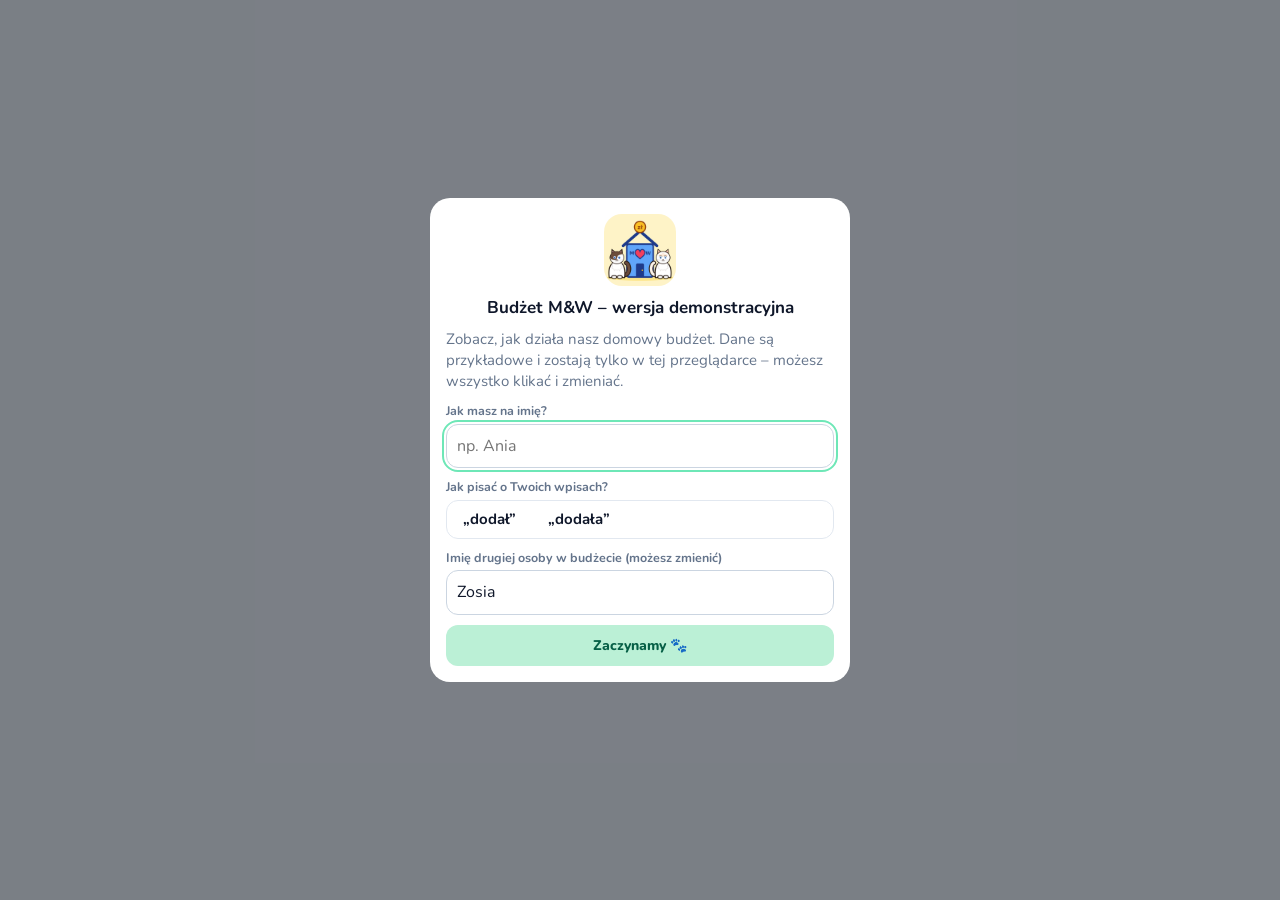
==== commit 9f0d66da: "Okienko transakcji: mieści się na iPhonie (pole daty, pasek rodzaju), rzadkie dodatki zwinięte na do" ====
--- a/demo/index.html
+++ b/demo/index.html
@@ -64,9 +64,6 @@
   <div class="fld" id="msWrap"><span>Pozycja budżetu</span><button type="button" class="pickbtn" id="msBtn"></button><input type="hidden" id="ms"><small class="mini" id="msHint"></small>
     <div id="splitWrap" class="split" hidden><div id="splitRows"></div><button type="button" class="btn sm" id="splitAdd">+ Kolejna pozycja</button></div>
     <button type="button" class="btn sm" id="splitBtn">✂️ Podziel paragon na kilka pozycji</button></div>
-  <label class="fld" id="mdebtWrap" hidden><span>🔻 Spłata zobowiązania</span><select id="mdebt"></select></label>
-  <label class="fld" id="mprojWrap" hidden><span>🏷️ Projekt</span><select id="mproj"></select></label>
-  <div class="g2" id="mcarWrap" hidden><label class="fld"><span>⛽ Litry</span><input id="mlit" inputmode="decimal" placeholder="opcjonalnie" autocomplete="off"></label><label class="fld"><span>Licznik (km)</span><input id="modo" inputmode="numeric" placeholder="opcjonalnie" autocomplete="off"></label></div>
   <div class="g2">
     <label class="fld"><span id="mcLab">Konto</span><select id="mc"></select></label>
     <label class="fld" id="mtoWrap" hidden><span>Na konto</span><select id="mto"></select></label>
@@ -74,12 +71,14 @@
   </div>
   <div id="fxTr" class="fxbox" hidden><label class="fld"><span id="ma2Lab">Wpłynie na konto</span><input id="ma2" inputmode="decimal" placeholder="0,00" autocomplete="off"></label><small class="mini" id="fxRate"></small></div>
   <div id="msaveWrap" class="fxbox save" hidden><b class="mini" id="msaveLab"></b><div id="msaveRows"></div><small class="mini" id="msaveHint"></small></div>
-  <button type="button" class="btn sm" id="fxBtn" hidden style="align-self:flex-start">🌍 Płatność w obcej walucie</button>
   <div id="fxCard" class="fxbox" hidden><div class="g2"><label class="fld"><span>Waluta</span><select id="fxc"></select></label><label class="fld"><span>Kwota w walucie</span><input id="fxa" inputmode="decimal" placeholder="0,00" autocomplete="off"></label></div><small class="mini" id="fxCardRate"></small></div>
   <button type="button" class="coin" id="rnd" aria-pressed="true" hidden></button>
   <div class="fld" id="mwarWrap" hidden><span>🛡️ Gwarancja <small class="mini">– przypomnę miesiąc przed końcem</small></span><div class="g2"><select id="mwar"><option value="">bez gwarancji</option><option value="12">1 rok</option><option value="24">2 lata (rękojmia)</option><option value="36">3 lata</option><option value="60">5 lat</option><option value="date">do dnia…</option></select><input type="date" id="mward" hidden></div></div>
+  <label class="fld" id="mdebtWrap" hidden><span>🔻 Spłata zobowiązania</span><select id="mdebt"></select></label>
+  <label class="fld" id="mprojWrap" hidden><span>🏷️ Projekt</span><select id="mproj"></select></label>
+  <div class="g2" id="mcarWrap" hidden><label class="fld"><span>⛽ Litry</span><input id="mlit" inputmode="decimal" placeholder="opcjonalnie" autocomplete="off"></label><label class="fld"><span>Licznik (km)</span><input id="modo" inputmode="numeric" placeholder="opcjonalnie" autocomplete="off"></label></div>
   <div class="fld" id="mulgaWrap" hidden><span>🧾 Ulga w PIT</span><select id="mulga"></select><small class="mini" id="mulgaHint" hidden></small></div>
-  <button type="button" class="btn sm" id="mulgaBtn" hidden style="align-self:flex-start">🧾 Do ulgi w PIT</button>
+  <div class="xbtns"><button type="button" class="btn sm" id="fxBtn" hidden>🌍 Płatność w obcej walucie</button><button type="button" class="btn sm" id="mdebtBtn" hidden>🔻 Spłata zobowiązania</button><button type="button" class="btn sm" id="mprojBtn" hidden>🏷️ Projekt</button><button type="button" class="btn sm" id="mulgaBtn" hidden>🧾 Do ulgi w PIT</button></div>
   <div class="shfoot"><div class="g2"><button class="btn" id="shCancel">Anuluj</button><button class="btn primary" id="shSave">Zapisz</button></div><button class="btn sm" id="shNext">Zapisz i dodaj kolejny ›</button></div>
   <button class="btn sm" id="shRef" hidden style="align-self:center">↩️ Oznacz zwrot</button>
   <div class="mini" id="shWho" hidden style="text-align:center"></div>
--- a/style.css
+++ b/style.css
@@ -19,7 +19,8 @@
 body[data-size="1"] #app,body[data-size="1"] .sheet,body[data-size="1"] .dlg{zoom:1.08}
 body[data-size="2"] #app,body[data-size="2"] .sheet,body[data-size="2"] .dlg{zoom:1.17}
 *{box-sizing:border-box}
-html{padding-top:env(safe-area-inset-top,0px)}
+html{padding-top:env(safe-area-inset-top,0px);touch-action:manipulation}
+button,a,input,select,label,summary{touch-action:manipulation}
 body{margin:0}
 img{max-width:100%}
 [hidden]{display:none!important}
@@ -85,7 +86,7 @@
 .sub{padding:10px 12px;border-top:1px solid rgb(15 23 42 / .06);display:flex;flex-direction:column;gap:6px}
 .sub .n{font-weight:700;font-size:14px;min-width:0}
 .sub{gap:5px;padding:9px 12px}
-.sub .trio span{flex-direction:row;align-items:center;gap:6px}
+.sub .trio span{flex-direction:row;flex-wrap:wrap;align-items:center;gap:2px 6px}
 .sub .trio em{flex:none}
 .planin{width:100%;max-width:110px;text-align:right;border:1px solid rgb(15 23 42 / .15);background:#fff;border-radius:9px;padding:4px 8px;font-weight:700;font-variant-numeric:tabular-nums}
 
@@ -109,6 +110,7 @@
 .frow::-webkit-scrollbar{display:none}
 .filters .frow{display:grid;grid-template-columns:1fr 1fr;overflow:visible}.filters .frow select{width:100%;max-width:none;min-width:0}.filters .frow select:last-child:nth-child(odd){grid-column:1/-1}
 .frow select{flex:none;max-width:210px;border:1px solid #cbd5e1;background:#fff;border-radius:999px;padding:6px 10px;font-size:16px}
+.chart .frow{overflow:visible}.chart .frow select{flex:1 1 0;min-width:0;max-width:none}
 .fsum{font-size:13px;padding:2px 4px;color:var(--muted)}
 .fsum b{color:var(--fg)}
 .empty{text-align:center;color:var(--muted);padding:36px 12px;font-size:14px}
@@ -122,7 +124,8 @@
 .worth.wsp .l,.worth.wsp .s{color:#166534}
 .worth.wsp .v{color:#047857}
 .worth .l{font-size:13px;color:var(--head-muted)}
-.worth .v{font-size:32px;font-weight:900;color:#3730a3}
+.worth .v{font-size:32px;font-weight:900;color:#3730a3;display:flex;flex-wrap:wrap;align-items:center;gap:2px 8px;white-space:normal}
+.worth .v .trend{font-size:12.5px}
 .worth .s{font-size:13px;color:var(--head-muted)}
 .grp-h{padding:10px 12px;font-size:12.5px;font-weight:800;letter-spacing:.05em;background:#e0f2fe;display:flex;justify-content:space-between;gap:8px}
 .grp-h.sav{background:#e0e7ff} .grp-h.inv{background:#ede9fe} .grp-h.subk{background:#fef3c7}
@@ -270,9 +273,9 @@
 .card h3{margin:0;font-size:15px}
 .rowx{display:flex;justify-content:space-between;align-items:center;gap:8px;border-top:1px solid var(--line);padding-top:8px;flex-wrap:wrap}
 .tags{display:flex;flex-wrap:wrap;gap:6px}
-.tag{display:inline-flex;align-items:center;background:var(--surface-2);border:1px solid var(--line);border-radius:9px;font-size:12.5px;overflow:hidden}
-.tag button{padding:5px 8px}
-.tag .x{color:var(--exp);border-left:1px solid var(--line);font-weight:800}
+.tag{display:inline-flex;align-items:center;background:var(--surface-2);border:1px solid var(--line);border-radius:10px;font-size:13px;overflow:hidden}
+.tag button{padding:9px 10px;min-height:38px}
+.tag .x{color:var(--exp);border-left:1px solid var(--line);font-weight:800;min-width:38px;font-size:16px}
 .seg{display:inline-flex;border:1px solid var(--line);border-radius:12px;overflow:hidden}
 .seg button{padding:8px 16px;font-weight:700}
 .seg button[aria-pressed=true]{background:var(--a-seg);color:var(--a-ink)}
@@ -296,9 +299,10 @@
 
 .fab{position:fixed;z-index:25;right:max(16px,env(safe-area-inset-right,0px));bottom:calc(72px + env(safe-area-inset-bottom,0px));width:58px;height:58px;border-radius:20px;background:var(--a-box);color:var(--a-ink);font-size:34px;font-weight:500;line-height:1;display:grid;place-items:center;box-shadow:0 6px 16px rgb(var(--a-sh) / .28);border:1px solid var(--a-line);transition:transform .15s}
 .fab:active{transform:scale(.95)}
+.fab{transition:transform .25s ease,opacity .25s ease}.fab.away{transform:translateY(110px);opacity:0;pointer-events:none}
 /* sheet + dialog */
 .ov{position:fixed;inset:0;z-index:50;background:rgb(2 6 23 / .5);display:flex;align-items:flex-end;justify-content:center}
-.sheet{background:#fff;width:100%;max-width:520px;border-radius:24px 24px 0 0;padding:16px max(16px,env(safe-area-inset-right,0px)) calc(16px + env(safe-area-inset-bottom,0px)) max(16px,env(safe-area-inset-left,0px));display:flex;flex-direction:column;gap:10px;max-height:92%;overflow-y:auto}
+.sheet{background:#fff;width:100%;max-width:520px;border-radius:24px 24px 0 0;padding:16px max(16px,env(safe-area-inset-right,0px)) calc(16px + env(safe-area-inset-bottom,0px)) max(16px,env(safe-area-inset-left,0px));display:flex;flex-direction:column;gap:8px;max-height:92%;overflow-y:auto}
 .sheet h2,.dlg h2{margin:0;font-size:17px}
 .typeseg{display:grid;grid-template-columns:repeat(3,1fr);border:1px solid var(--line);border-radius:12px;overflow:hidden}
 .typeseg button{padding:10px 0;font-weight:800;font-size:13.5px}
@@ -306,6 +310,13 @@
 .typeseg button[aria-pressed=true][data-v=inc]{background:#c7f0dd;color:#065f46}
 .typeseg button[aria-pressed=true][data-v=tr]{background:#dfe5ff;color:#3730a3}
 .g2{display:grid;grid-template-columns:1fr 1fr;gap:8px}
+.g2>*{min-width:0}
+/* iPhone: a date field keeps its own width and pushes the sheet off the screen – let it fit its column */
+.fld input[type=date]{-webkit-appearance:none;appearance:none;display:block;min-height:42px;text-align:left}
+.fld input[type=date]::-webkit-date-and-time-value{text-align:left}
+/* a long sheet scrolls – nothing in it may be squeezed (Safari flattened the Wydatek | Przychód | Przelew bar) */
+.sheet>*{flex-shrink:0}
+.xbtns{display:flex;flex-wrap:wrap;gap:6px}.xbtns:not(:has(button:not([hidden]))){display:none}
 .fld{display:flex;flex-direction:column;gap:4px;min-width:0}
 .fld>span{font-size:12.5px;font-weight:700;color:var(--muted)}
 .fld input,.fld select{width:100%;border:1px solid #cbd5e1;background:#fff;border-radius:12px;padding:10px;min-width:0}
@@ -401,11 +412,11 @@
 
 /* split receipt rows */
 .split{display:flex;flex-direction:column;gap:8px;border:1px dashed #cbd5e1;border-radius:14px;padding:10px}
-.srow{display:grid;grid-template-columns:1fr 96px 30px;gap:6px;align-items:center}
+.srow{display:grid;grid-template-columns:1fr 92px 40px;gap:6px;align-items:center}
 .srow .pickbtn{min-height:44px;padding:6px 8px}
 .srow .pickbtn .pt b{font-size:13.5px}
 .srow input{width:100%;border:1px solid #cbd5e1;border-radius:10px;padding:9px 8px;text-align:right;font-weight:700}
-.srow .x{color:var(--exp);font-weight:900;font-size:18px}
+.srow .x{color:var(--exp);font-weight:900;font-size:20px;height:44px;border-radius:10px}
 #splitBtn{align-self:flex-start;background:none;color:#3730a3;padding-left:2px}
 
 /* refunds in the register */
@@ -472,10 +483,10 @@
 .sl-sec{font-size:12px;font-weight:900;letter-spacing:.06em;color:#7c6f9b;margin-top:6px;padding-top:8px;border-top:1.5px dashed #e9e3f5}
 .sl-row{display:flex;gap:6px;align-items:center}
 .sl-row input{min-width:0}
-.sl-row input:first-child{flex:1.4;border:1.5px solid #e5e7eb;border-radius:12px;padding:9px 10px;font:inherit;font-size:15px;background:#fff}
+.sl-row input:first-child{flex:1.4;border:1.5px solid #e5e7eb;border-radius:12px;padding:9px 10px;font:inherit;font-size:16px;background:#fff}
 .sl-row .planin{flex:1;max-width:120px}
 .sl-row .planin.hrs{max-width:64px}
-.sl-row .x{flex:none;width:30px;height:30px;border-radius:10px;border:0;background:#fde8ec;color:#be123c;font-size:18px;font-weight:800}
+.sl-row .x{flex:none;width:38px;height:38px;border-radius:10px;border:0;background:#fde8ec;color:#be123c;font-size:18px;font-weight:800}
 .sl-ded{display:flex;flex-direction:column;gap:6px;padding:8px;border-radius:14px;background:#faf7ff}
 .sl-ded select{border:1.5px solid #e5e7eb;border-radius:12px;padding:8px 10px;font:inherit;font-size:14px;background:#fff}
 .sl-tot{font-size:16px;font-weight:900;background:#eef6ff;border-radius:12px;padding:8px 12px}
@@ -520,7 +531,7 @@
 
 /* 🔔 Na dziś */
 .hb.today{font-size:18px;position:relative}
-.hb.today[data-n]:not([data-n=""])::after{content:attr(data-n);position:absolute;top:5px;right:2px;min-width:17px;height:17px;padding:0 4px;border-radius:9px;background:#fb7185;color:#fff;font-size:11px;font-weight:800;line-height:17px;font-family:inherit}
+.hb.today[data-n]:not([data-n=""])::after{content:attr(data-n);position:absolute;top:1px;right:-5px;min-width:16px;height:16px;padding:0 4px;border-radius:8px;background:#fb7185;color:#fff;font-size:10px;font-weight:800;line-height:16px;font-family:inherit;box-shadow:0 0 0 2px var(--head);pointer-events:none}
 .today{display:flex;flex-direction:column;gap:6px;max-height:46vh;overflow:auto;margin:6px 0}
 .titem{display:flex;align-items:center;gap:8px;background:#f8fafc;border-radius:14px;padding:8px 10px}
 .titem.bad{background:#fff1f2}
@@ -556,6 +567,10 @@
 /* 🖨️ year summary: only the page is printed */
 @media print{body{background:#fff!important;padding:0!important}body *{visibility:hidden}.report,.report *{visibility:visible}.report{position:absolute;left:0;top:0;width:100%}
   .top,.tabs,.fab,.noprint{display:none!important}@page{margin:12mm}}
+/* big text: switches keep only words */
+body[data-size="2"] .seg .si{display:none}
+@media (max-width:374px){body[data-size="1"] .seg .si{display:none}.mlab b{font-size:15.5px}}
+.catname{font-weight:800;text-align:left;flex:1;min-width:0;padding:8px 0;min-height:40px}
 /* 🧪 demo: the welcome card */
 .demo-ov{z-index:100;align-items:center;padding:16px}
 .demo-hi{max-width:420px}
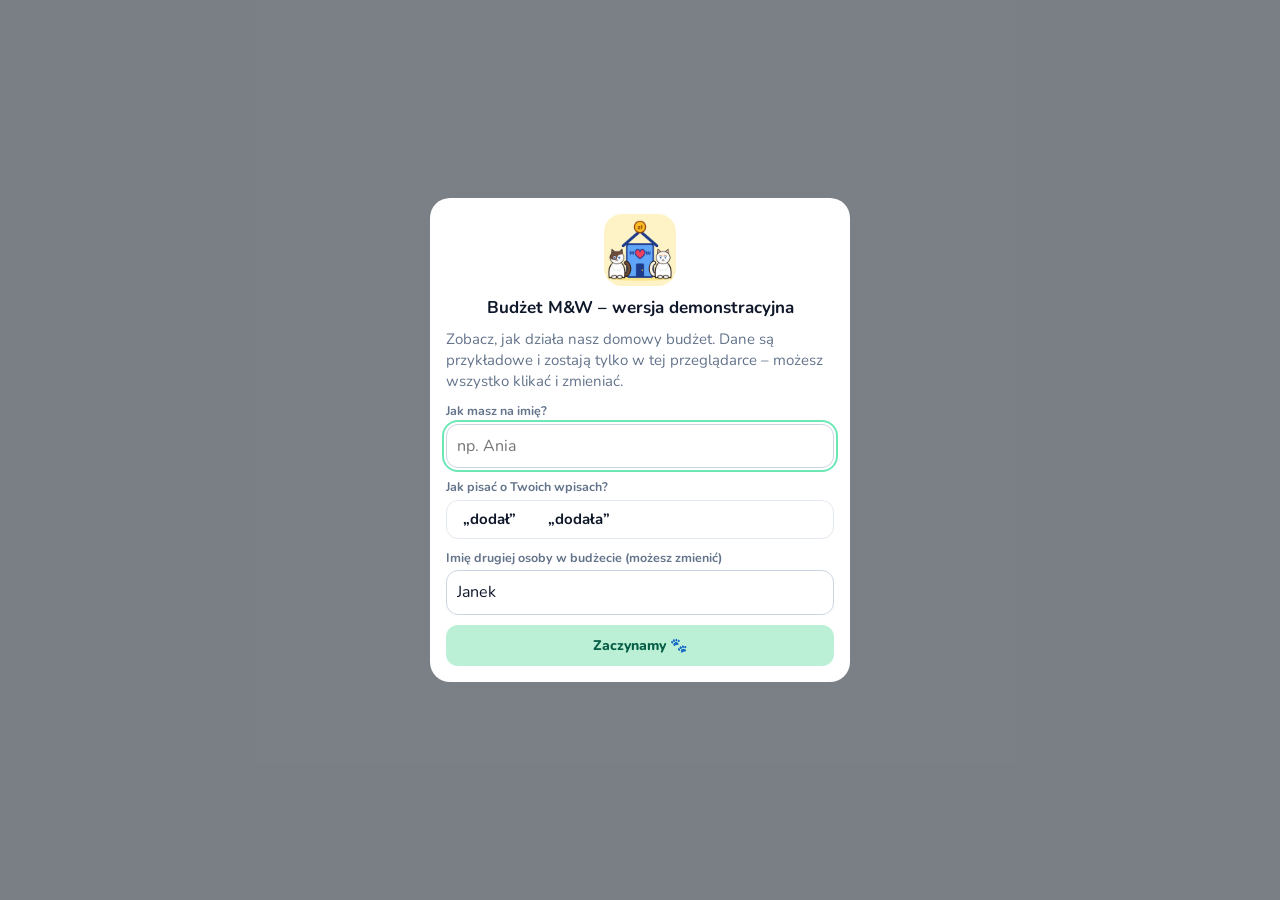
==== commit 737f9fe3: "Zobowiązania: stan kont bez odejmowania długów (osobno „do spłaty”), raty z oprocentowania (równe/ma" ====
--- a/demo/index.html
+++ b/demo/index.html
@@ -74,7 +74,7 @@
   <div id="fxCard" class="fxbox" hidden><div class="g2"><label class="fld"><span>Waluta</span><select id="fxc"></select></label><label class="fld"><span>Kwota w walucie</span><input id="fxa" inputmode="decimal" placeholder="0,00" autocomplete="off"></label></div><small class="mini" id="fxCardRate"></small></div>
   <button type="button" class="coin" id="rnd" aria-pressed="true" hidden></button>
   <div class="fld" id="mwarWrap" hidden><span>🛡️ Gwarancja <small class="mini">– przypomnę miesiąc przed końcem</small></span><div class="g2"><select id="mwar"><option value="">bez gwarancji</option><option value="12">1 rok</option><option value="24">2 lata (rękojmia)</option><option value="36">3 lata</option><option value="60">5 lat</option><option value="date">do dnia…</option></select><input type="date" id="mward" hidden></div></div>
-  <label class="fld" id="mdebtWrap" hidden><span>🔻 Spłata zobowiązania</span><select id="mdebt"></select></label>
+  <label class="fld" id="mdebtWrap" hidden><span>🔻 Spłata zobowiązania</span><select id="mdebt"></select><small class="mini" id="mdebtHint" hidden></small></label>
   <label class="fld" id="mprojWrap" hidden><span>🏷️ Projekt</span><select id="mproj"></select></label>
   <div class="g2" id="mcarWrap" hidden><label class="fld"><span>⛽ Litry</span><input id="mlit" inputmode="decimal" placeholder="opcjonalnie" autocomplete="off"></label><label class="fld"><span>Licznik (km)</span><input id="modo" inputmode="numeric" placeholder="opcjonalnie" autocomplete="off"></label></div>
   <div class="fld" id="mulgaWrap" hidden><span>🧾 Ulga w PIT</span><select id="mulga"></select><small class="mini" id="mulgaHint" hidden></small></div>
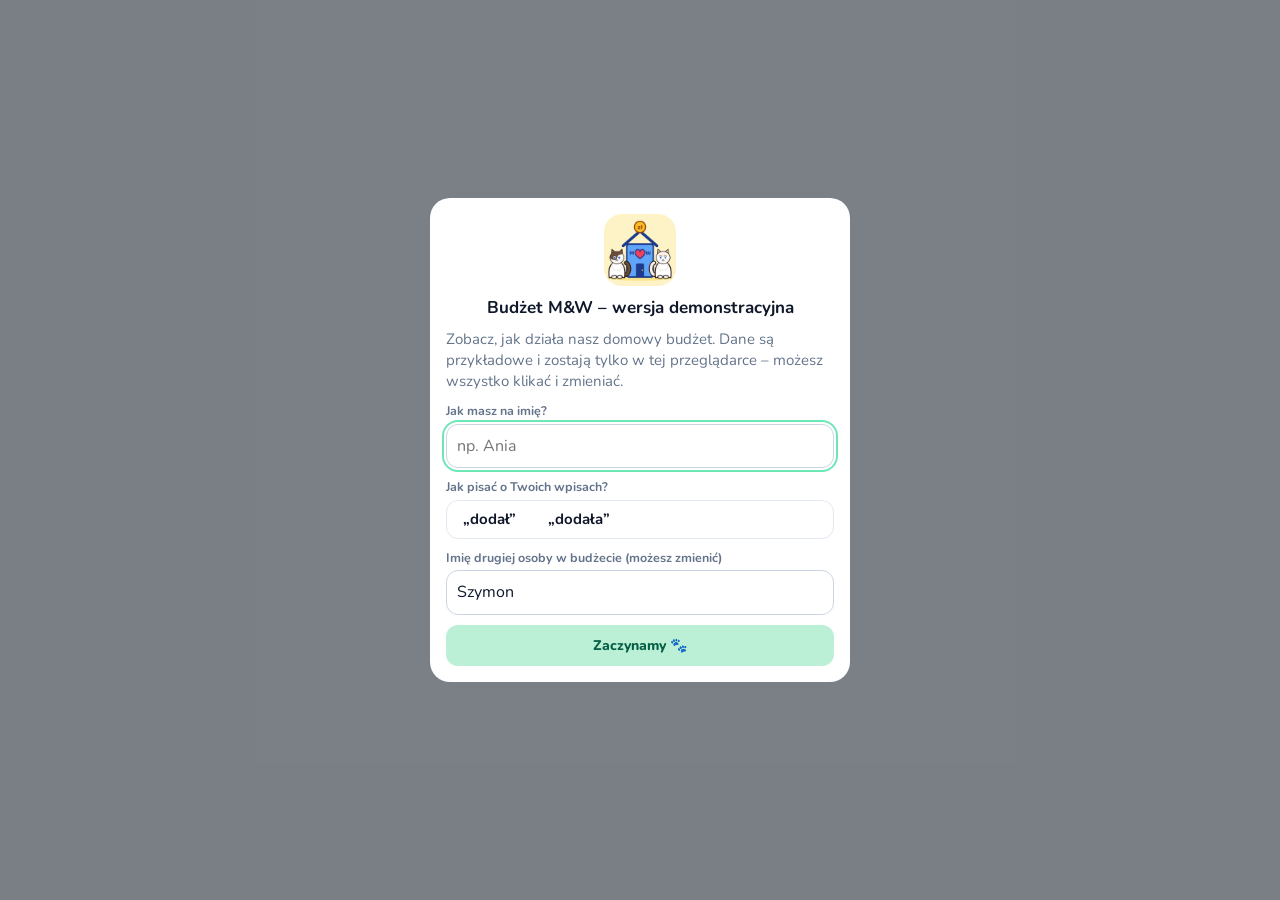
==== commit 8d03e4f9: "✍️ podpowiedzi notatki (najczęstsze notatki z roku, chipy pod polem), 📷 „Dołącz zdjęcie paragonu” pr" ====
--- a/demo/index.html
+++ b/demo/index.html
@@ -61,6 +61,7 @@
     <label class="fld"><span>Data</span><input id="md" type="date"></label>
   </div>
   <label class="fld"><span>Notatka</span><input id="mn" placeholder="np. Biedronka (opcjonalnie)" autocomplete="off"></label>
+  <div class="nsug" id="mnSug" hidden></div>
   <div class="fld" id="msWrap"><span>Pozycja budżetu</span><button type="button" class="pickbtn" id="msBtn"></button><input type="hidden" id="ms"><small class="mini" id="msHint"></small>
     <div id="splitWrap" class="split" hidden><div id="splitRows"></div><button type="button" class="btn sm" id="splitAdd">+ Kolejna pozycja</button></div>
     <button type="button" class="btn sm" id="splitBtn">✂️ Podziel paragon na kilka pozycji</button></div>
@@ -73,12 +74,14 @@
   <div id="msaveWrap" class="fxbox save" hidden><b class="mini" id="msaveLab"></b><div id="msaveRows"></div><small class="mini" id="msaveHint"></small></div>
   <div id="fxCard" class="fxbox" hidden><div class="g2"><label class="fld"><span>Waluta</span><select id="fxc"></select></label><label class="fld"><span>Kwota w walucie</span><input id="fxa" inputmode="decimal" placeholder="0,00" autocomplete="off"></label></div><small class="mini" id="fxCardRate"></small></div>
   <button type="button" class="coin" id="rnd" aria-pressed="true" hidden></button>
-  <div class="fld" id="mwarWrap" hidden><span>🛡️ Gwarancja <small class="mini">– przypomnę miesiąc przed końcem</small></span><div class="g2"><select id="mwar"><option value="">bez gwarancji</option><option value="12">1 rok</option><option value="24">2 lata (rękojmia)</option><option value="36">3 lata</option><option value="60">5 lat</option><option value="date">do dnia…</option></select><input type="date" id="mward" hidden></div></div>
+  <div class="fld" id="mwarWrap" hidden><span>🛡️ Gwarancja <small class="mini">– przypomnę miesiąc przed końcem</small></span><div class="g2"><select id="mwar"><option value="">bez gwarancji</option><option value="12">1 rok</option><option value="24">2 lata (rękojmia)</option><option value="36">3 lata</option><option value="60">5 lat</option><option value="date">do dnia…</option></select><input type="date" id="mward" hidden></div><small class="mini" id="mwarPh" hidden>📷 <button type="button" class="lnk" id="mwarPhBtn">Dołącz zdjęcie paragonu</button> – przyda się przy reklamacji</small></div>
   <label class="fld" id="mdebtWrap" hidden><span>🔻 Spłata zobowiązania</span><select id="mdebt"></select><small class="mini" id="mdebtHint" hidden></small></label>
   <label class="fld" id="mprojWrap" hidden><span>🏷️ Projekt</span><select id="mproj"></select></label>
   <div class="g2" id="mcarWrap" hidden><label class="fld"><span>⛽ Litry</span><input id="mlit" inputmode="decimal" placeholder="opcjonalnie" autocomplete="off"></label><label class="fld"><span>Licznik (km)</span><input id="modo" inputmode="numeric" placeholder="opcjonalnie" autocomplete="off"></label></div>
   <div class="fld" id="mulgaWrap" hidden><span>🧾 Ulga w PIT</span><select id="mulga"></select><small class="mini" id="mulgaHint" hidden></small></div>
-  <div class="xbtns"><button type="button" class="btn sm" id="fxBtn" hidden>🌍 Płatność w obcej walucie</button><button type="button" class="btn sm" id="mdebtBtn" hidden>🔻 Spłata zobowiązania</button><button type="button" class="btn sm" id="mprojBtn" hidden>🏷️ Projekt</button><button type="button" class="btn sm" id="mulgaBtn" hidden>🧾 Do ulgi w PIT</button></div>
+  <div class="fld" id="mphWrap" hidden><span>📷 Zdjęcia paragonu</span><div id="mph" class="phs"></div><small class="mini" id="mphHint"></small></div>
+  <input type="file" id="mphIn" accept="image/*" multiple hidden>
+  <div class="xbtns"><button type="button" class="btn sm" id="fxBtn" hidden>🌍 Płatność w obcej walucie</button><button type="button" class="btn sm" id="mdebtBtn" hidden>🔻 Spłata zobowiązania</button><button type="button" class="btn sm" id="mprojBtn" hidden>🏷️ Projekt</button><button type="button" class="btn sm" id="mulgaBtn" hidden>🧾 Do ulgi w PIT</button><button type="button" class="btn sm" id="mphBtn" hidden>📷 Zdjęcie paragonu</button></div>
   <div class="shfoot"><div class="g2"><button class="btn" id="shCancel">Anuluj</button><button class="btn primary" id="shSave">Zapisz</button></div><button class="btn sm" id="shNext">Zapisz i dodaj kolejny ›</button></div>
   <button class="btn sm" id="shRef" hidden style="align-self:center">↩️ Oznacz zwrot</button>
   <div class="mini" id="shWho" hidden style="text-align:center"></div>
@@ -91,6 +94,7 @@
   <div id="pkBody" class="pkbody"></div>
 </div></div>
 
+<div id="phv" class="ov phv" hidden><div class="phvin" role="dialog" aria-modal="true" aria-label="Zdjęcie paragonu"><img id="phvImg" alt="Zdjęcie paragonu"><div class="g2"><button class="btn" id="phvSave">💾 Zapisz w telefonie</button><button class="btn primary" id="phvClose">Zamknij</button></div></div></div>
 <div id="dlg" class="ov" hidden><div class="dlg" role="dialog" aria-modal="true" id="dlgBody"></div></div>
 <div id="toast" class="toast" hidden role="status"></div>
 <input type="file" id="fileIn" accept=".json,.gz,application/json,application/gzip" hidden>
--- a/style.css
+++ b/style.css
@@ -19,8 +19,9 @@
 body[data-size="1"] #app,body[data-size="1"] .sheet,body[data-size="1"] .dlg{zoom:1.08}
 body[data-size="2"] #app,body[data-size="2"] .sheet,body[data-size="2"] .dlg{zoom:1.17}
 *{box-sizing:border-box}
-html{padding-top:env(safe-area-inset-top,0px);touch-action:manipulation}
-button,a,input,select,label,summary{touch-action:manipulation}
+html{padding-top:env(safe-area-inset-top,0px)}
+/* no double-tap zoom (pinch still works); JS in app.js catches the rest on iPhone */
+*{touch-action:manipulation}
 body{margin:0}
 img{max-width:100%}
 [hidden]{display:none!important}
@@ -29,7 +30,7 @@
 input,select,button{font:inherit;color:inherit}
 input,select{font-size:16px}
 button{cursor:pointer;background:none;border:0;padding:0}
-:focus-visible{outline:2px solid var(--accent);outline-offset:2px}
+:focus-visible{outline:2px solid var(--a-line);outline-offset:2px}
 .gut{padding-left:max(12px,env(safe-area-inset-left,0px));padding-right:max(12px,env(safe-area-inset-right,0px))}
 @media (min-width:420px){.gut{padding-left:max(16px,env(safe-area-inset-left,0px));padding-right:max(16px,env(safe-area-inset-right,0px))}}
 .num{font-variant-numeric:tabular-nums;font-weight:800;white-space:nowrap}
@@ -131,7 +132,7 @@
 .grp-h.sav{background:#e0e7ff} .grp-h.inv{background:#ede9fe} .grp-h.subk{background:#fef3c7}
 .acc{display:flex;justify-content:space-between;gap:10px;padding:11px 12px;border-top:1px solid var(--line);font-size:13px;align-items:flex-start}
 .acc .r{text-align:right}
-.chip{display:inline-block;margin-top:6px;border-radius:10px;padding:7px 11px;min-height:34px;font-size:13px;font-weight:700;background:#eef2ff;color:#4338ca}
+.chip{display:inline-block;margin-top:6px;border-radius:10px;padding:7px 11px;min-height:34px;font-size:13px;font-weight:700;background:var(--a-btn);color:var(--a-ink)}
 
 /* fixed costs checklist */
 .fx{display:flex;align-items:center;gap:12px;padding:11px 12px;border-top:1px solid var(--line)}
@@ -207,6 +208,11 @@
 .tbl th{text-align:right;font-size:12px;text-transform:uppercase;letter-spacing:.04em;color:#64748b;padding:6px 6px;border-bottom:1px solid var(--line)}
 .tbl th:first-child,.tbl td:first-child{text-align:left}
 .tbl td{text-align:right;padding:6px;border-bottom:1px solid #f1f5f9;white-space:nowrap}
+/* narrow phone or big text: short month names in tables (Paź instead of Październik), so every column fits */
+.tbl .msh{display:none}
+@media (max-width:340px){.tbl .mf{display:none}.tbl .msh{display:inline}.tbl td,.tbl th{padding:6px 4px}}
+@media (max-width:380px){body[data-size="1"] .tbl .mf{display:none}body[data-size="1"] .tbl .msh{display:inline}}
+@media (max-width:430px){body[data-size="2"] .tbl .mf{display:none}body[data-size="2"] .tbl .msh{display:inline}body[data-size="2"] .tbl td,body[data-size="2"] .tbl th{padding:6px 4px}body[data-size="2"] .tbl th{letter-spacing:0}}
 .tbl tr.tot td{font-weight:800;border-top:2px solid var(--line)}
 .seg.seg4{display:grid;grid-template-columns:repeat(4,1fr);width:100%}
 .seg.seg4 button{padding:9px 2px;font-size:14px}
@@ -294,7 +300,7 @@
 .tabs button .e{font-size:20px;line-height:1.2;filter:grayscale(.35);opacity:.8}
 .tabs button[aria-current=page]{color:var(--a-dk)}
 .tabs button[aria-current=page] .e{filter:none;opacity:1}
-.tabs .add{color:var(--accent-dk);font-weight:800}
+.tabs .add{color:var(--a-dk);font-weight:800}
 .tabs .add .e{filter:none;opacity:1}
 
 .fab{position:fixed;z-index:25;right:max(16px,env(safe-area-inset-right,0px));bottom:calc(72px + env(safe-area-inset-bottom,0px));width:58px;height:58px;border-radius:20px;background:var(--a-box);color:var(--a-ink);font-size:34px;font-weight:500;line-height:1;display:grid;place-items:center;box-shadow:0 6px 16px rgb(var(--a-sh) / .28);border:1px solid var(--a-line);transition:transform .15s}
@@ -380,7 +386,7 @@
 .calc input{padding-right:76px}
 .cop{position:absolute;top:50%;transform:translateY(-50%);width:30px;height:30px;border-radius:9px;background:#eef2ff;color:#3730a3;font-weight:900;font-size:18px;line-height:1}
 .cop[data-op="+"]{right:40px}.cop[data-op="-"]{right:6px}
-#maSum{min-height:0;font-weight:700;color:var(--accent-ink)}
+#maSum{min-height:0;font-weight:700;color:var(--a-ink)}
 
 /* position picker button + picker sheet */
 .pickbtn{display:flex;align-items:center;gap:10px;width:100%;min-height:52px;text-align:left;border:1px solid #cbd5e1;border-radius:14px;padding:8px 10px;background:#fff}
@@ -390,7 +396,7 @@
 .pickbtn .pt b{font-size:15px;overflow-wrap:anywhere}
 .pickbtn .ph{color:var(--muted);font-weight:700}
 .pickbtn .cico{margin-right:0;background:var(--c,#f1f5f9)}
-#msHint{color:var(--accent-ink);font-weight:700}
+#msHint{color:var(--a-ink);font-weight:700}
 #pick{z-index:55}
 .pick{max-height:88%;min-height:60%}
 .pq{width:100%;border:1px solid #cbd5e1;background:#fff;border-radius:12px;padding:11px 12px;font-size:16px}
@@ -547,7 +553,7 @@
 .accs{display:flex;gap:10px;flex-wrap:wrap;margin:4px 0 10px}
 .accdot{width:40px;height:40px;border-radius:50%;border:2px solid #fff;box-shadow:0 0 0 1px var(--line)}
 .accdot[aria-pressed=true]{box-shadow:0 0 0 3px var(--a-dk)}
-.chip.ghost{background:transparent;border:1px dashed #c4b5fd;color:#6d28d9}
+.chip.ghost{background:#f1f5f9;color:#0f172a}
 
 /* 🕑 changes, ⓘ */
 .chg2{display:flex;flex-direction:column}
@@ -587,3 +593,35 @@
 .dsave .mini{color:#92400e}
 .chip.sv{background:#fef3c7;color:#92400e}
 .mini.svin{color:#a16207}
+/* section header rows: the „+ …” button never breaks into two lines – the title wraps instead */
+.r1>.btn.sm{white-space:nowrap;flex-shrink:0}
+/* budget filter: each label in one line, wider labels get more room */
+.seg.seg3.bfilt{display:flex}
+.bfilt button{flex:1 1 auto;white-space:nowrap}
+body[data-size="2"] .bfilt button{font-size:12.5px;padding:9px 1px}
+@media (max-width:340px){.bfilt button{font-size:12px;padding:9px 1px}}
+/* chart title with a small button right after it (🛡️ Limity, 💧 Kaskada): button on the same line, on the right */
+.chart .ct:has(>b+.btn.sm:last-child){flex-direction:row;align-items:center;justify-content:space-between;gap:8px}
+.chart .ct>b+.btn.sm:last-child{flex-shrink:0;white-space:nowrap}
+/* 🙈 discreet mode banner – soft lavender instead of the demo yellow */
+.demob.hideb{background:#f3e8ff;border-color:#e9d5ff;color:#6b21a8}
+.demob.hideb button{color:#6b21a8}
+/* 📷 receipt photos: thumbnails in the entry sheet, full-screen preview, the counter in ⚙️ */
+.phs{display:flex;gap:8px;flex-wrap:wrap}
+.phs .ph{position:relative}
+.phs .phi{width:72px;height:72px;border-radius:12px;overflow:hidden;border:1px solid var(--line);background:#f8fafc;display:flex;align-items:center;justify-content:center;padding:0}
+.phs .phi img{width:100%;height:100%;object-fit:cover}
+.phs .x{position:absolute;top:-8px;right:-8px;width:28px;height:28px;border-radius:50%;background:#fff;border:1px solid var(--line);color:var(--exp);font-weight:800;box-shadow:0 1px 3px rgb(0 0 0/.12)}
+.ov.phv{display:flex;align-items:center;justify-content:center;padding:16px;background:rgb(15 23 42/.82);z-index:60}
+.ov.phv[hidden]{display:none}
+.phvin{display:flex;flex-direction:column;gap:10px;width:100%;max-width:560px;max-height:100%}
+.phvin img{width:100%;max-height:calc(100vh - 140px);object-fit:contain;border-radius:14px;background:#fff}
+.phm{margin-top:12px;padding-top:10px;border-top:1px dashed var(--line);display:flex;flex-direction:column;gap:6px}
+.phm .btn.sm{align-self:flex-start}
+/* ✍️ note suggestions under the note field; 📷 link in the warranty field */
+.nsug{display:flex;gap:6px;flex-wrap:wrap;margin-top:-4px}
+.nsug .chip{margin-top:0;max-width:100%;overflow:hidden;text-overflow:ellipsis;white-space:nowrap}
+.lnk{color:var(--a-ink);font-weight:800;text-decoration:underline;text-underline-offset:3px;padding:0;background:none}
+#mwarPh{display:block;margin-top:6px}
+/* holding the month name switches the discreet mode – no text selection / callout on iPhone */
+.mlab{-webkit-user-select:none;user-select:none;-webkit-touch-callout:none}
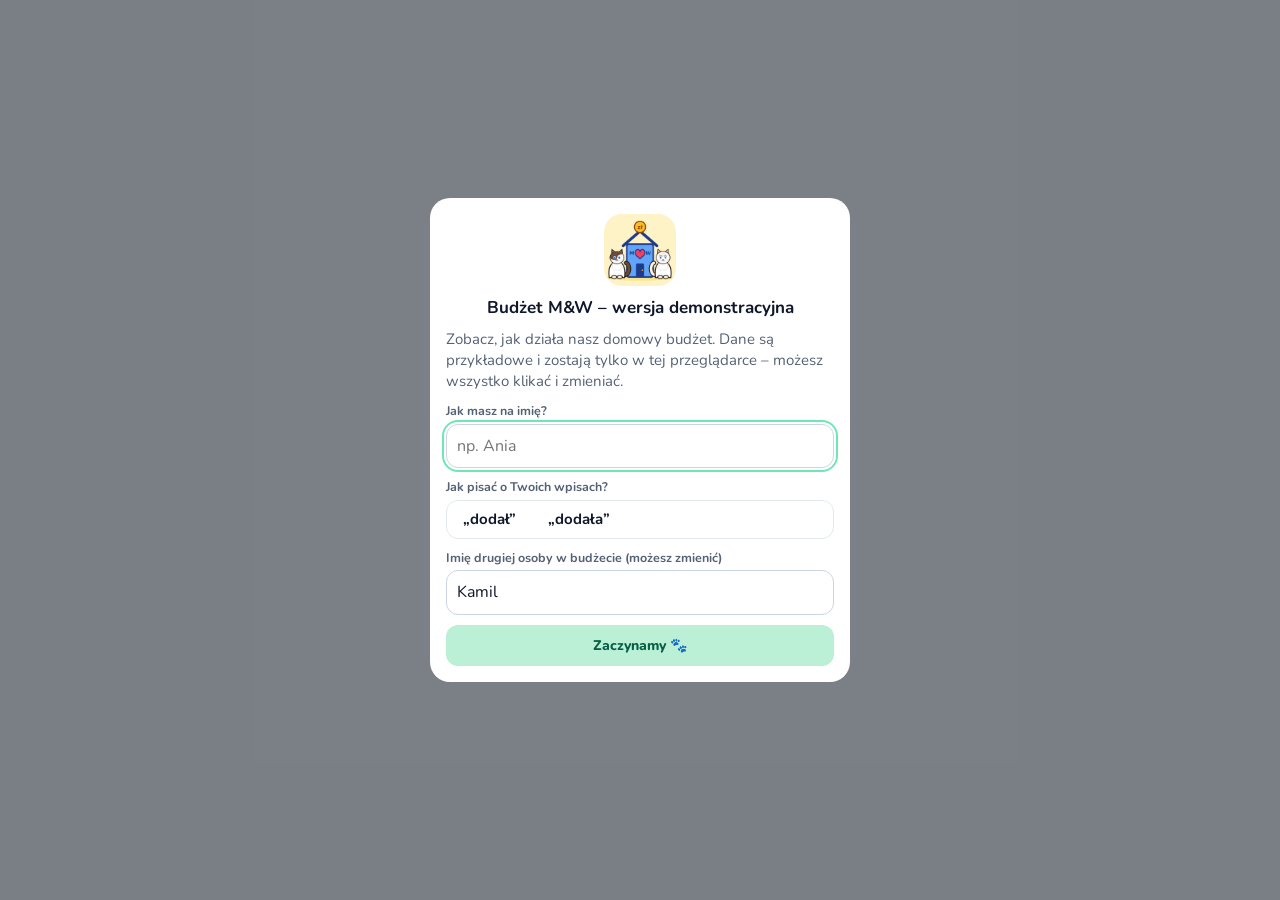
==== commit c8abd4b1: "Etap B (część 2): jedna poduszka, mail = aplikacja, wspólne zasady obligacji, drobne poprawki z audy" ====
--- a/demo/index.html
+++ b/demo/index.html
@@ -11,7 +11,7 @@
 <meta name="robots" content="noindex">
 <link rel="preconnect" href="https://fonts.googleapis.com">
 <link rel="preconnect" href="https://fonts.gstatic.com" crossorigin>
-<link rel="stylesheet" href="https://fonts.googleapis.com/css2?family=Nunito:wght@400;600;700;800;900&display=swap">
+<link rel="stylesheet" href="https://fonts.googleapis.com/css2?family=Nunito:wght@400;600;700;800;900&display=swap" crossorigin><!-- crossorigin: the service worker can keep it for offline (an opaque answer is not cached) -->
 <link rel="icon" href="../icon-192.png?v=5">
 <link rel="apple-touch-icon" href="../apple-touch-icon.png?v=5">
 <link rel="stylesheet" href="../style.css">
--- a/style.css
+++ b/style.css
@@ -1,20 +1,19 @@
 /* Layout: one-column mobile ledger — navy header, white cards on cool grey, pastel category blocks, fixed bottom tab bar. Single light theme by choice (matches the original app). */
 :root{
   color-scheme:light;
-  --bg:#f1f5f9; --surface:#ffffff; --surface-2:#f8fafc; --fg:#0f172a; --muted:#64748b; --line:#e2e8f0;
-  --head:#e8edff; --head-fg:#1e293b; --head-muted:#64748b;
-  --accent:#6ee7b7; --accent-dk:#047857; --accent-soft:#ecfdf5; --accent-ink:#065f46;
-  --inc:#059669; --exp:#e11d48; --tr:#4f46e5; --adj:#d97706; --inv:#7c3aed;
+  --bg:#f1f5f9; --surface:#ffffff; --surface-2:#f8fafc; --fg:#0f172a; --muted:#556275; --line:#e2e8f0;
+  --head:#e8edff; --head-fg:#1e293b; --head-muted:#475569;
+  --inc:#047857; --exp:#e11d48; --tr:#4f46e5; --adj:#b45309; --inv:#7c3aed;
   --font:"Nunito",system-ui,-apple-system,"Segoe UI",Roboto,sans-serif;
   /* accent of this phone (⚙️ → Wygląd): buttons, chosen tab, the ➕ button, the greeting */
   --a-btn:#bbf0d6; --a-seg:#c7f0dd; --a-box:#a7f3d0; --a-line:#6ee7b7; --a-ink:#065f46; --a-dk:#047857; --a-sh:16 185 129;
-  --g1:#f0fdf9; --g2:#e6f7ef; --g3:#e0f2fe; --g-line:#c7f0dd; --g-t:#0f3d2e; --g-s:#335e4f;
+  --g1:#f0fdf9; --g2:#e6f7ef; --g3:#e0f2fe; --g-line:#c7f0dd; --g-t:#0f3d2e;
 }
-body[data-acc=pink]{--a-btn:#fbcfe8;--a-seg:#fce7f3;--a-box:#fbcfe8;--a-line:#f9a8d4;--a-ink:#9d174d;--a-dk:#db2777;--a-sh:236 72 153;--g1:#fff1f7;--g2:#fce7f3;--g3:#fbcfe8;--g-line:#fbcfe8;--g-t:#831843;--g-s:#9d174d}
-body[data-acc=lav]{--a-btn:#ddd6fe;--a-seg:#ede9fe;--a-box:#ddd6fe;--a-line:#c4b5fd;--a-ink:#5b21b6;--a-dk:#7c3aed;--a-sh:139 92 246;--g1:#faf5ff;--g2:#f3e8ff;--g3:#e0e7ff;--g-line:#e9d5ff;--g-t:#3b0764;--g-s:#5b21b6}
-body[data-acc=sky]{--a-btn:#bae6fd;--a-seg:#e0f2fe;--a-box:#bae6fd;--a-line:#7dd3fc;--a-ink:#075985;--a-dk:#0284c7;--a-sh:14 165 233;--g1:#f0f9ff;--g2:#e0f2fe;--g3:#e0e7ff;--g-line:#bae6fd;--g-t:#0c4a6e;--g-s:#075985}
-body[data-acc=peach]{--a-btn:#fed7aa;--a-seg:#ffedd5;--a-box:#fed7aa;--a-line:#fdba74;--a-ink:#9a3412;--a-dk:#ea580c;--a-sh:249 115 22;--g1:#fff7ed;--g2:#ffedd5;--g3:#fef3c7;--g-line:#fed7aa;--g-t:#7c2d12;--g-s:#9a3412}
-body[data-acc=lemon]{--a-btn:#fef08a;--a-seg:#fef9c3;--a-box:#fef08a;--a-line:#fde047;--a-ink:#854d0e;--a-dk:#a16207;--a-sh:234 179 8;--g1:#fefce8;--g2:#fef9c3;--g3:#ecfccb;--g-line:#fef08a;--g-t:#713f12;--g-s:#854d0e}
+body[data-acc=pink]{--a-btn:#fbcfe8;--a-seg:#fce7f3;--a-box:#fbcfe8;--a-line:#f9a8d4;--a-ink:#9d174d;--a-dk:#db2777;--a-sh:236 72 153;--g1:#fff1f7;--g2:#fce7f3;--g3:#fbcfe8;--g-line:#fbcfe8;--g-t:#831843}
+body[data-acc=lav]{--a-btn:#ddd6fe;--a-seg:#ede9fe;--a-box:#ddd6fe;--a-line:#c4b5fd;--a-ink:#5b21b6;--a-dk:#7c3aed;--a-sh:139 92 246;--g1:#faf5ff;--g2:#f3e8ff;--g3:#e0e7ff;--g-line:#e9d5ff;--g-t:#3b0764}
+body[data-acc=sky]{--a-btn:#bae6fd;--a-seg:#e0f2fe;--a-box:#bae6fd;--a-line:#7dd3fc;--a-ink:#075985;--a-dk:#0369a1;--a-sh:14 165 233;--g1:#f0f9ff;--g2:#e0f2fe;--g3:#e0e7ff;--g-line:#bae6fd;--g-t:#0c4a6e}
+body[data-acc=peach]{--a-btn:#fed7aa;--a-seg:#ffedd5;--a-box:#fed7aa;--a-line:#fdba74;--a-ink:#9a3412;--a-dk:#c2410c;--a-sh:249 115 22;--g1:#fff7ed;--g2:#ffedd5;--g3:#fef3c7;--g-line:#fed7aa;--g-t:#7c2d12}
+body[data-acc=lemon]{--a-btn:#fef08a;--a-seg:#fef9c3;--a-box:#fef08a;--a-line:#fde047;--a-ink:#854d0e;--a-dk:#a16207;--a-sh:234 179 8;--g1:#fefce8;--g2:#fef9c3;--g3:#ecfccb;--g-line:#fef08a;--g-t:#713f12}
 /* text size of this phone: A / A+ / A++ (the header and the tab bar stay as they are) */
 body[data-size="1"] #app,body[data-size="1"] .sheet,body[data-size="1"] .dlg{zoom:1.08}
 body[data-size="2"] #app,body[data-size="2"] .sheet,body[data-size="2"] .dlg{zoom:1.17}
@@ -39,16 +38,15 @@
 /* header */
 .top{position:sticky;top:env(safe-area-inset-top,0px);z-index:9;background:var(--head);color:var(--head-fg);border-bottom:1px solid var(--head-line,#d9e0fb);transition:background-color .4s ease}
 .top .in{max-width:760px;margin:0 auto;display:grid;grid-template-columns:40px 1fr 40px 38px 38px 38px;align-items:center;padding-block:6px}
-.hb.find{font-size:18px}
-.hb{height:44px;border-radius:12px;font-size:24px;line-height:1;color:var(--head-fg)}
-.hb.gear{font-size:19px}
+/* header buttons: the icon always in the middle; 🔍 🔔 ⚙️ the same size */
+.hb{height:44px;border-radius:12px;font-size:24px;line-height:1;color:var(--head-fg);display:flex;align-items:center;justify-content:center;padding:0}
+.hb.find,.hb.today,.hb.gear{font-size:18px}
 .hb[aria-current=page]{background:rgb(30 41 59 / .08)}
 .mlab{text-align:center;min-width:0}
 .mlab b{display:block;font-size:16.5px;font-weight:800;white-space:nowrap;overflow:hidden;text-overflow:ellipsis}
 .mlab small{display:block;font-size:12px;color:var(--head-muted)}
 
 main{max-width:760px;margin:0 auto;padding-block:12px;display:flex;flex-direction:column;gap:12px}
-.banner{background:#fef3c7;border-radius:14px;padding:10px 12px;font-size:13px}
 .h2{font-size:12.5px;font-weight:800;text-transform:uppercase;letter-spacing:.06em;color:var(--muted);margin:4px 4px -4px}
 
 /* KPI tiles */
@@ -84,9 +82,11 @@
 .trio span{display:flex;flex-direction:column;min-width:0}
 .trio em{font-style:normal;font-size:11.5px;font-weight:700;text-transform:uppercase;letter-spacing:.04em;opacity:.75}
 .trio b{font-variant-numeric:tabular-nums;font-size:15px;font-weight:800}
-.sub{padding:10px 12px;border-top:1px solid rgb(15 23 42 / .06);display:flex;flex-direction:column;gap:6px}
+.sub{padding:9px 12px;border-top:1px solid rgb(15 23 42 / .06);display:flex;flex-direction:column;gap:5px}
 .sub .n{font-weight:700;font-size:14px;min-width:0}
-.sub{gap:5px;padding:9px 12px}
+/* 🔎 the position name = a link to its entries */
+.sub .subln{background:none;border:0;padding:4px 0;margin:-4px 0;font:inherit;font-weight:700;font-size:14px;color:inherit;text-align:left;cursor:pointer;display:inline-flex;align-items:center;gap:4px;min-height:32px}
+.sub .subln i{font-style:normal;color:var(--muted);font-weight:800;font-size:15px}
 .sub .trio span{flex-direction:row;flex-wrap:wrap;align-items:center;gap:2px 6px}
 .sub .trio em{flex:none}
 .planin{width:100%;max-width:110px;text-align:right;border:1px solid rgb(15 23 42 / .15);background:#fff;border-radius:9px;padding:4px 8px;font-weight:700;font-variant-numeric:tabular-nums}
@@ -94,15 +94,19 @@
 /* register */
 .day{font-size:12.5px;font-weight:800;text-transform:uppercase;letter-spacing:.05em;color:var(--muted);padding:4px 4px 0}
 .list{background:var(--surface);border:1px solid var(--line);border-radius:16px;overflow:hidden}
-.tx{display:flex;align-items:flex-start;gap:10px;padding:12px 12px;border-top:1px solid var(--line);width:100%;text-align:left;-webkit-touch-callout:none;-webkit-user-select:none;user-select:none}
+/* 🔎 the entries of a position (subTx): the whole dialog is one scrolling page (no list scrolling inside it – iPhone Safari moved the page underneath instead),
+   .list would cut the rows (overflow:hidden), the buttons stay stuck at the bottom */
+.list.subtx{overflow:visible;flex-shrink:0}
+.dlg .stfoot{position:sticky;bottom:-16px;margin:0 -16px -16px;padding:10px 16px 16px;background:#fff;border-top:1px solid var(--line);display:flex;flex-direction:column;gap:8px;flex-shrink:0}
+.dlg>*{flex-shrink:0}
+.dlg{-webkit-overflow-scrolling:touch}
+.tx{display:flex;align-items:center;gap:10px;padding:8px 12px;border-top:1px solid var(--line);width:100%;text-align:left;-webkit-touch-callout:none;-webkit-user-select:none;user-select:none}
 .tx:first-child{border-top:0}
 .tx .info{flex:1;min-width:0;font-size:13.5px}
-.tico{flex:none;width:34px;height:34px;border-radius:11px;display:grid;place-items:center;font-size:17px;background:var(--c,#eef2ff)}
+.tico{flex:none;width:32px;height:32px;border-radius:10px;display:grid;place-items:center;font-size:16px;background:var(--c,#eef2ff)}
 .tico.n{background:#eef2ff}
-.tcat{display:block;font-size:11.5px;font-weight:800;letter-spacing:.04em;text-transform:uppercase;color:var(--c3);overflow:hidden;text-overflow:ellipsis;white-space:nowrap}
-.tx .info b{display:block;overflow-wrap:anywhere}
-.tx .meta{color:var(--muted);font-size:12.5px}
-.tx .note{font-size:12.5px;margin-top:2px;overflow-wrap:anywhere;background:none;border:0;padding:0;border-radius:0;color:var(--muted)}
+.tx .info b{display:block;font-size:14.5px;overflow-wrap:anywhere}
+.tx .meta{display:block;color:var(--muted);font-size:12.5px;white-space:nowrap;overflow:hidden;text-overflow:ellipsis}
 .tx .amt{text-align:right;font-size:15.5px}
 .t-inc{color:var(--inc)} .t-exp{color:var(--exp)} .t-tr{color:var(--tr)} .t-adj{color:var(--adj)} .t-inv{color:var(--inv)}
 .filters{display:flex;flex-direction:column;gap:8px}
@@ -125,6 +129,10 @@
 .worth.wsp .l,.worth.wsp .s{color:#166534}
 .worth.wsp .v{color:#047857}
 .worth .l{font-size:13px;color:var(--head-muted)}
+/* 👛 Konta: whose accounts – small round buttons at the top of the total card */
+.wchips{display:grid;grid-template-columns:repeat(4,minmax(0,1fr));gap:5px;margin-bottom:10px}.wchips button{white-space:nowrap;overflow:hidden;text-overflow:ellipsis;border-radius:999px;padding:6px 4px;min-height:34px;font-size:13px;font-weight:800;background:rgba(255,255,255,.75);border:1.5px solid rgba(15,23,42,.08);color:#334155}
+.wchips button[aria-pressed=true]{background:var(--og);border-color:var(--oc);color:#0f172a}
+.worth{container-type:inline-size}@container (max-width:315px){.wchips{grid-template-columns:repeat(2,minmax(0,1fr))}}
 .worth .v{font-size:32px;font-weight:900;color:#3730a3;display:flex;flex-wrap:wrap;align-items:center;gap:2px 8px;white-space:normal}
 .worth .v .trend{font-size:12.5px}
 .worth .s{font-size:13px;color:var(--head-muted)}
@@ -146,24 +154,14 @@
 .alert{display:flex;flex-direction:column;gap:6px;background:#fff7ed;border:1px solid #fdba74;border-radius:16px;padding:10px 12px;width:100%;text-align:left}
 .alert b{font-size:13.5px}
 .alert.info{background:#eff6ff;border-color:#93c5fd}
-.alert .it{display:flex;justify-content:space-between;gap:8px;font-size:13.5px}
-.alert .it .when{font-weight:800;color:#c2410c;white-space:nowrap}
-.alert .it .when.late{color:#be123c}
 .trend{display:inline-flex;align-items:center;gap:3px;border-radius:999px;padding:2px 8px;font-weight:800;font-size:12px;white-space:nowrap;font-variant-numeric:tabular-nums}
 .trend.up{background:#c7f0dd;color:#166534}
 .trend.down{background:#ffe4e6;color:#be123c}
 .kpi .tr{margin-top:5px}
 .prog{display:flex;flex-direction:column;gap:8px;background:var(--surface);border:1px solid var(--line);border-radius:16px;padding:12px}
 
-/* investments */
-.inv{background:var(--surface);border:1px solid var(--line);border-radius:16px;overflow:hidden}
-.inv-h{padding:12px;display:flex;justify-content:space-between;gap:8px;align-items:flex-start}
-.inv-h b{font-size:15px;overflow-wrap:anywhere}
+/* badges and chart cards */
 .badge{display:inline-block;font-size:11.5px;font-weight:800;border-radius:6px;padding:2px 6px;background:#ede9fe;color:#5b21b6;margin-right:4px}
-.stats{display:grid;grid-template-columns:repeat(auto-fit,minmax(130px,1fr));gap:8px;padding:0 12px 12px}
-.stat{background:var(--surface-2);border-radius:12px;padding:8px 10px;min-width:0}
-.stat em{display:block;font-style:normal;font-size:11.5px;font-weight:700;text-transform:uppercase;letter-spacing:.04em;color:var(--muted)}
-.stat b{font-variant-numeric:tabular-nums;font-size:14px}
 .chart{background:var(--surface);border:1px solid var(--line);border-radius:16px;padding:12px;display:flex;flex-direction:column;gap:10px}
 .ct{display:flex;flex-direction:column;gap:1px}
 .ct b{font-size:15px}
@@ -175,7 +173,7 @@
 .chart .hit.sel{fill:rgb(15 23 42 / .06)}
 .chart .mk{cursor:pointer}
 .chart .mk.sel{stroke-width:36}
-.chart .tip{min-height:1.4em;color:#94a3b8}
+.chart .tip{min-height:1.4em;color:#64748b}
 .chart .tip.on{color:var(--fg);font-weight:700}
 .donut{max-width:190px;margin:0 auto}
 .donut .dc1{font-size:19px;font-weight:800;fill:#0f172a;font-variant-numeric:tabular-nums}
@@ -192,6 +190,43 @@
 .hr em{font-style:normal;color:#64748b;font-weight:600;font-size:12px}
 .hbar{height:6px;border-radius:6px;background:#f1f5f9;overflow:hidden}
 .hbar i{display:block;height:100%;border-radius:6px}
+/* 🧭 doradca: koło majątku, klasy, analiza funduszy */
+.arows{display:flex;flex-direction:column;gap:4px;min-width:0;flex:1}
+.arow{display:flex;align-items:center;gap:8px;width:100%;text-align:left;background:#f8fafc;border-radius:12px;padding:9px 10px;font-size:14px;color:var(--fg);min-height:42px}
+.arow i,.acls i{flex:none;width:12px;height:12px;border-radius:4px;display:inline-block}
+.arow .an,.acls .an{flex:1;min-width:0;overflow:hidden;text-overflow:ellipsis;font-weight:700}
+.acls .an i{margin-right:6px;vertical-align:-1px}
+.arow .an small{font-weight:600;color:#64748b}
+.areal .an small{display:block;margin-top:2px;white-space:normal;line-height:1.35}
+.arow em,.acls em{font-style:normal;color:#64748b;font-size:12.5px;font-weight:700}
+.arow .ar{color:#94a3b8;font-weight:800}
+.arow.asub{background:#fff;border:1px solid #eef0f4;font-size:13px;min-height:38px;padding:7px 10px}
+/* the main rows of the wheel (🏠 Nieruchomości, groups): at a big font the name keeps whole words – the amounts move to a second line instead of „Nieruchom…” */
+.arow:not(.asub){flex-wrap:wrap;row-gap:2px}.arow:not(.asub) .an{flex:1 1 10em;text-overflow:clip}.arow:not(.asub) .an+.num,.arow:not(.asub) em{margin-left:auto}
+.acls{display:flex;flex-direction:column;gap:4px;padding:6px 0;border-top:1px solid #eef0f4}.acls:first-child{border-top:0}
+.aetf{display:flex;flex-direction:column;gap:3px;padding:8px 0;border-top:1px solid #eef0f4}.aetf .chip{align-self:flex-start}
+.aetf b small{font-weight:600;color:#64748b}
+.k-am{background:#fffbeb;border-color:#fde68a}
+.advk{display:grid;grid-template-columns:1fr 1fr;gap:8px}.advk .kpi{min-width:0}.advk .v{font-size:17px;overflow-wrap:anywhere}
+.advk button.kpi{text-align:left;position:relative;font:inherit;color:inherit;width:100%}.advk .kmore{position:absolute;right:10px;top:10px;color:#94a3b8;font-weight:800}
+.advk .v{white-space:normal;overflow:visible;line-height:1.2}
+.wrow{border-top:1px solid #eef0f4;padding:8px 0}.wrow summary{display:flex;gap:8px;align-items:center;list-style:none;cursor:pointer;font-weight:700}.wrow summary::-webkit-details-marker{display:none}.wrow summary .an{flex:1;min-width:0}.wrow .mini{margin-top:4px}
+.where select{width:100%}
+.seg.seg5{display:grid;grid-template-columns:repeat(5,1fr);width:100%}.seg.seg5 button{padding:8px 2px;font-size:13px}
+.buy{display:flex;flex-direction:column;gap:2px;padding:8px 0;border-top:1px solid #eef0f4}
+.ankq{font-size:17px;font-weight:800;line-height:1.35}
+.ankcat{display:flex;justify-content:center}.ankcat svg{max-width:150px;max-height:110px}
+.ankopts{display:flex;flex-direction:column;gap:6px}.ankopts .btn{text-align:left;justify-content:flex-start;white-space:normal;min-height:44px}
+.ank textarea{width:100%;border:1.5px solid #e2e8f0;border-radius:12px;padding:10px;font:inherit;font-size:15px;resize:vertical}
+.anrow{display:grid;grid-template-columns:1fr 1fr;gap:6px;align-items:center}.anrow b{grid-column:1/-1}.anrow input,.anrow select{min-width:0;width:100%;border:1.5px solid #e2e8f0;border-radius:10px;padding:8px;font:inherit}.anrow select{grid-column:1/-1}
+.pbars{display:flex;flex-direction:column;gap:6px;margin-top:4px}
+.pg{display:flex;flex-direction:column;gap:3px}.pg em{font-style:normal;color:#64748b;font-weight:700;font-size:12px}
+.pbar{position:relative;height:10px;border-radius:6px;background:#f1f5f9}
+.pbar .band{position:absolute;top:0;bottom:0;background:#bbf7d0;border-radius:6px;min-width:3px}
+.pbar .tgt,.pbar .now{position:absolute;top:-3px;width:4px;height:16px;border-radius:3px;margin-left:-2px;background:#64748b}
+.pbar .now.ok{background:#22c55e}.pbar .now.low{background:#f59e0b}.pbar .now.high{background:#fb7185}
+.pg.low b,.pg.high b{color:#b45309}
+.erow{display:grid;grid-template-columns:auto 1fr auto;gap:8px;padding:3px 0}.erow span:nth-child(2){min-width:0;overflow:hidden;text-overflow:ellipsis;white-space:nowrap}
 .stack{display:flex;gap:2px;height:12px;border-radius:6px;overflow:hidden}
 .stack i{display:block;height:100%;cursor:pointer}
 .dl{display:inline-block;font-weight:800;font-size:12px;border-radius:999px;padding:1px 6px;opacity:1}
@@ -241,10 +276,10 @@
 .greet{display:flex;align-items:center;gap:8px;border-radius:16px;padding:14px 12px 10px 16px;background:linear-gradient(135deg,var(--g1),var(--g2) 55%,var(--g3));border:1px solid var(--g-line);overflow:hidden}
 .greet .gtxt{flex:1;min-width:0;display:flex;flex-direction:column;gap:4px}
 .greet b{font-size:18px;font-weight:900;color:var(--g-t)}
-.greet span{font-size:13.5px;color:var(--g-s);line-height:1.35}
-.greet .gcats svg{width:96px;height:auto;display:block}
+.greet span{font-size:14.5px;color:var(--g-t);line-height:1.4}
+/* the concrete thing in a cats' message is bold (the title above stays the only big text) */
+.greet span b{font-size:inherit;font-weight:800;color:var(--g-t)}
 .cico{display:inline-grid;place-items:center;width:26px;height:26px;border-radius:9px;background:rgb(255 255 255 / .7);margin-right:7px;font-size:14px;vertical-align:middle}
-.ecats svg{width:170px;height:auto;display:block;margin:0 auto 10px;opacity:.95}
 .ecats.sm svg{width:110px}
 .confetti{position:fixed;inset:0;pointer-events:none;z-index:80;overflow:hidden}
 .confetti i{position:absolute;top:-14px;width:9px;height:14px;border-radius:3px;animation:fall 2.4s cubic-bezier(.2,.6,.4,1) forwards}
@@ -270,9 +305,6 @@
 .gbar{height:8px;border-radius:8px;background:#e0e7ff;overflow:hidden}
 .gbar i{display:block;height:100%;border-radius:8px;background:linear-gradient(90deg,#a5b4fc,#6ee7b7)}
 .lots{border-top:1px solid var(--line)}
-.lot{display:flex;justify-content:space-between;gap:8px;padding:9px 12px;border-top:1px solid var(--line);font-size:12.5px;width:100%;text-align:left}
-.lot:first-child{border-top:0}
-.inv-a{display:flex;gap:8px;padding:0 12px 12px;flex-wrap:wrap}
 
 /* settings + buttons */
 .card{background:var(--surface);border:1px solid var(--line);border-radius:16px;padding:12px;display:flex;flex-direction:column;gap:8px;font-size:13px}
@@ -288,7 +320,7 @@
 .btns{display:flex;flex-wrap:wrap;gap:8px}
 .btn{border-radius:12px;padding:11px 14px;font-weight:800;font-size:14px;text-align:center;background:#f1f5f9}
 .btn.primary{background:var(--a-btn);color:var(--a-ink)}
-.btn.dark{background:#dfe5ff;color:#3730a3}
+.btn.dark{background:var(--a-seg);color:var(--a-ink)}
 .btn.danger{background:#ffd5dc;color:#9f1239}
 .btn.sm{padding:8px 12px;font-size:13px;border-radius:10px;min-height:36px}
 .diag{color:var(--muted);font-size:12px;overflow-wrap:anywhere}
@@ -300,14 +332,15 @@
 .tabs button .e{font-size:20px;line-height:1.2;filter:grayscale(.35);opacity:.8}
 .tabs button[aria-current=page]{color:var(--a-dk)}
 .tabs button[aria-current=page] .e{filter:none;opacity:1}
-.tabs .add{color:var(--a-dk);font-weight:800}
-.tabs .add .e{filter:none;opacity:1}
-
-.fab{position:fixed;z-index:25;right:max(16px,env(safe-area-inset-right,0px));bottom:calc(72px + env(safe-area-inset-bottom,0px));width:58px;height:58px;border-radius:20px;background:var(--a-box);color:var(--a-ink);font-size:34px;font-weight:500;line-height:1;display:grid;place-items:center;box-shadow:0 6px 16px rgb(var(--a-sh) / .28);border:1px solid var(--a-line);transition:transform .15s}
+
+.fab{transition:transform .25s ease,opacity .25s ease;position:fixed;z-index:25;right:max(16px,env(safe-area-inset-right,0px));bottom:calc(72px + env(safe-area-inset-bottom,0px));width:58px;height:58px;border-radius:20px;background:var(--a-box);color:var(--a-ink);font-size:34px;font-weight:500;line-height:1;display:grid;place-items:center;box-shadow:0 6px 16px rgb(var(--a-sh) / .28);border:1px solid var(--a-line)}
 .fab:active{transform:scale(.95)}
-.fab{transition:transform .25s ease,opacity .25s ease}.fab.away{transform:translateY(110px);opacity:0;pointer-events:none}
+.fab.away{transform:translateY(110px);opacity:0;pointer-events:none}
 /* sheet + dialog */
 .ov{position:fixed;inset:0;z-index:50;background:rgb(2 6 23 / .5);display:flex;align-items:flex-end;justify-content:center}
+/* an open window (sheet, dialog) scrolls only itself – the page underneath stays put (iPhone moved the Budget under a list) */
+.ov,.sheet,.dlg{overscroll-behavior:contain}
+html:has(.ov:not([hidden])),html:has(.ov:not([hidden])) body{overflow:hidden}
 .sheet{background:#fff;width:100%;max-width:520px;border-radius:24px 24px 0 0;padding:16px max(16px,env(safe-area-inset-right,0px)) calc(16px + env(safe-area-inset-bottom,0px)) max(16px,env(safe-area-inset-left,0px));display:flex;flex-direction:column;gap:8px;max-height:92%;overflow-y:auto}
 .sheet h2,.dlg h2{margin:0;font-size:17px}
 .typeseg{display:grid;grid-template-columns:repeat(3,1fr);border:1px solid var(--line);border-radius:12px;overflow:hidden}
@@ -359,6 +392,13 @@
 /* details under "więcej ›" */
 details.more summary{cursor:pointer;color:var(--muted);font-size:12.5px;font-weight:700;list-style:none}details.more summary::-webkit-details-marker{display:none}
 details.more[open] summary{margin-bottom:4px}
+/* ⓘ a folded explanation (infoH in core.js) */
+details.info{margin:2px 0}
+details.info summary{cursor:pointer;list-style:none;display:inline-flex;align-items:center;min-height:32px;color:var(--muted);font-size:12.5px;font-weight:800}
+details.info summary::-webkit-details-marker{display:none}
+details.info[open] summary{color:var(--fg)}
+details.info .mini{background:var(--surface-2);border-radius:12px;padding:8px 10px;margin-top:2px;display:block}
+.greet details.info summary{min-height:28px}
 /* gentle transitions when the screen changes */
 @media (prefers-reduced-motion:no-preference){
   #app.anim>*{animation:fadeUp .26s ease both}#app.anim.sl>*{animation-name:fromR}#app.anim.sr>*{animation-name:fromL}
@@ -370,7 +410,7 @@
 @keyframes fromL{from{opacity:0;transform:translateX(-28px)}}
 @keyframes grow{from{transform:scaleX(0)}}
 @keyframes sheetUp{from{transform:translateY(40px);opacity:.6}}
-.login{min-height:100vh;padding:9vh 16px 24px;background:linear-gradient(180deg,var(--head) 0%,var(--bg) 70%)}
+.login{min-height:100vh;min-height:100dvh;padding:9vh 16px 24px;background:linear-gradient(180deg,var(--head) 0%,var(--bg) 70%)}
 .lcard{max-width:360px;margin:0 auto;display:flex;flex-direction:column;gap:12px;background:#fff;border:1px solid var(--head-line,#e2e8f0);border-radius:26px;padding:22px 18px 10px;box-shadow:0 10px 30px rgb(15 23 42 / .06)}
 .licon{align-self:center;border-radius:22px;box-shadow:0 6px 16px rgb(15 23 42 / .12)}
 .lcard h1{text-align:center}
@@ -384,7 +424,7 @@
 /* amount field with + / − for adding up a receipt */
 .fld>span.calc{position:relative;display:block;font-size:inherit;font-weight:inherit;color:var(--fg)}
 .calc input{padding-right:76px}
-.cop{position:absolute;top:50%;transform:translateY(-50%);width:30px;height:30px;border-radius:9px;background:#eef2ff;color:#3730a3;font-weight:900;font-size:18px;line-height:1}
+.cop{position:absolute;top:50%;transform:translateY(-50%);width:30px;height:30px;border-radius:9px;background:var(--a-seg);color:var(--a-ink);font-weight:900;font-size:18px;line-height:1}
 .cop[data-op="+"]{right:40px}.cop[data-op="-"]{right:6px}
 #maSum{min-height:0;font-weight:700;color:var(--a-ink)}
 
@@ -423,7 +463,7 @@
 .srow .pickbtn .pt b{font-size:13.5px}
 .srow input{width:100%;border:1px solid #cbd5e1;border-radius:10px;padding:9px 8px;text-align:right;font-weight:700}
 .srow .x{color:var(--exp);font-weight:900;font-size:20px;height:44px;border-radius:10px}
-#splitBtn{align-self:flex-start;background:none;color:#3730a3;padding-left:2px}
+#splitBtn{align-self:flex-start;background:none;color:var(--a-ink);padding-left:2px}
 
 /* refunds in the register */
 .tx .ref{font-size:12px;font-weight:700;color:var(--inc);margin-top:2px}
@@ -449,11 +489,11 @@
 .kot{display:block;width:100%;height:auto}
 .greet .gcats{flex:none;width:86px}
 .greet .gcats.w{width:128px}
-.greet .gcats svg{width:100%}
+.greet .gcats svg{width:100%;height:auto;display:block}
 .greet .who{font-style:normal;font-weight:800}
 .ecats{width:150px;margin:0 auto 10px}
 .ecats.sm{width:104px}
-.ecats svg{width:100%;margin:0}
+.ecats svg{width:100%;height:auto;display:block;margin:0;opacity:.95}
 .load .kot{width:min(260px,80%);margin:0 auto 14px}
 .lcats .kot{width:190px;margin:4px auto 0}
 .cslide{display:flex;flex-direction:column;align-items:center;gap:8px;text-align:center}
@@ -483,7 +523,7 @@
 .curtag{display:inline-block;font-size:11px;font-weight:800;padding:1px 6px;border-radius:6px;background:#cffafe;color:#0e7490}
 
 /* 💼 payslip */
-.slip{display:flex;flex-direction:column;gap:10px;background:var(--card,#fff);border-radius:20px;padding:14px;box-shadow:0 1px 3px rgba(0,0,0,.05)}
+.slip{display:flex;flex-direction:column;gap:10px;background:#fff;border-radius:20px;padding:14px;box-shadow:0 1px 3px rgba(0,0,0,.05)}
 .sl-h{display:flex;flex-direction:column;gap:2px}
 .sl-h b{font-size:18px}
 .sl-sec{font-size:12px;font-weight:900;letter-spacing:.06em;color:#7c6f9b;margin-top:6px;padding-top:8px;border-top:1.5px dashed #e9e3f5}
@@ -498,7 +538,7 @@
 .sl-tot{font-size:16px;font-weight:900;background:#eef6ff;border-radius:12px;padding:8px 12px}
 .srow2{display:flex;align-items:center;justify-content:space-between;gap:10px}
 .srow2>span{display:flex;flex-direction:column;font-weight:700;font-size:14.5px;min-width:0}
-.srow2>span small{font-size:12px;font-weight:600;color:var(--mut,#6b7280)}
+.srow2>span small{font-size:12px;font-weight:600;color:var(--muted)}
 .srow2 .planin{max-width:130px}
 .srow2 input[type=date]{border:1.5px solid #e5e7eb;border-radius:12px;padding:8px 10px;font:inherit;background:#fff}
 .ptbl{display:flex;flex-direction:column;gap:4px}
@@ -506,14 +546,14 @@
 .ptbl .tot{border-top:1.5px solid #e5e7eb;padding-top:6px;margin-top:2px;font-weight:900}
 
 /* 📈 instruments, limits */
-.inst{display:flex;flex-direction:column;gap:4px;background:var(--card,#fff);border-radius:18px;padding:12px 14px;box-shadow:0 1px 3px rgba(0,0,0,.05)}
-.inst .lots{display:flex;flex-wrap:wrap;gap:4px 10px;font-size:12px;color:var(--mut,#6b7280)}
+.inst{display:flex;flex-direction:column;gap:4px;background:#fff;border-radius:18px;padding:12px 14px;box-shadow:0 1px 3px rgba(0,0,0,.05)}
+.inst .lots{display:flex;flex-wrap:wrap;gap:4px 10px;font-size:12px;color:var(--muted)}
 .lim{display:flex;flex-direction:column;gap:4px;padding:6px 0;border-top:1px dashed #e5e7eb}
 .lim:first-of-type{border-top:0}
 .chart .ct .btn.sm{margin-left:auto}
 
 /* 🔻🔺 liabilities and receivables */
-.debt{display:flex;flex-direction:column;gap:4px;background:var(--card,#fff);border-radius:18px;padding:12px 14px;box-shadow:0 1px 3px rgba(0,0,0,.05)}
+.debt{display:flex;flex-direction:column;gap:4px;background:#fff;border-radius:18px;padding:12px 14px;box-shadow:0 1px 3px rgba(0,0,0,.05)}
 .debt.late{box-shadow:0 0 0 2px #fecdd3}
 
 /* 🔔 reminders, projects */
@@ -523,30 +563,41 @@
 .msk{display:flex;align-items:center;gap:10px}
 .msk .kot{width:84px;height:auto;flex:none}
 .vs{display:flex;flex-direction:column;gap:2px;margin-top:6px}
-.vsr{display:flex;align-items:center;gap:3px}
-.vsr i{display:block;height:10px;border-radius:6px;min-width:2px}
-.vsr i:nth-of-type(1){margin-left:auto;border-radius:6px 2px 2px 6px}
-.vsr i:nth-of-type(2){margin-right:auto;border-radius:2px 6px 6px 2px}
-.vsr .num{font-size:12px;min-width:56px}
-.vsr .num:last-child{text-align:right}
 .cgrid{display:grid;grid-template-columns:minmax(90px,38%) 1fr;gap:4px 8px;align-items:center}
 .cgl{font-size:12.5px;font-weight:700;overflow:hidden;text-overflow:ellipsis;white-space:nowrap}
 .cgr{display:grid;grid-template-columns:repeat(12,1fr);gap:2px}
 .cgr i{display:block;height:16px;border-radius:4px}
-.cgm span{font-size:10px;text-align:center;color:var(--mut,#6b7280)}
+.cgm span{font-size:10px;text-align:center;color:var(--muted)}
 
 /* 🔔 Na dziś */
-.hb.today{font-size:18px;position:relative}
+.hb.today{position:relative}
 .hb.today[data-n]:not([data-n=""])::after{content:attr(data-n);position:absolute;top:1px;right:-5px;min-width:16px;height:16px;padding:0 4px;border-radius:8px;background:#fb7185;color:#fff;font-size:10px;font-weight:800;line-height:16px;font-family:inherit;box-shadow:0 0 0 2px var(--head);pointer-events:none}
-.today{display:flex;flex-direction:column;gap:6px;max-height:46vh;overflow:auto;margin:6px 0}
+/* the „Na dziś” list (not the 🔔 button in the header, which has the same class) */
+.today:not(.hb){display:flex;flex-direction:column;gap:6px;max-height:46vh;overflow:auto;margin:6px 0}
 .titem{display:flex;align-items:center;gap:8px;background:#f8fafc;border-radius:14px;padding:8px 10px}
 .titem.bad{background:#fff1f2}
 .titem .ti{font-size:20px;flex:none}
 .titem .tt{flex:1;min-width:0;font-size:14px;font-weight:600}
 .titem .chip{flex:none}
+/* 📊 Czego używamy */
+.usage{display:flex;flex-direction:column;gap:2px}.usage .urow{padding:5px 2px;border-bottom:1px solid var(--line);font-size:14px;gap:10px}.usage .urow span:last-child{text-align:right;white-space:nowrap}
+.usage .urow.off{color:var(--muted)}.usage .h2{margin:10px 2px 4px}
+/* 📋 the yearly review of subscriptions */
+.subrv{display:flex;flex-direction:column;gap:8px}
+.subrv .subi{background:#f8fafc;border-radius:14px;padding:10px 12px;display:flex;flex-direction:column;gap:4px}
+.subrv .subi.ok{background:#ecfdf5}
+/* ⏳ „Wkrótce” – not for today: collapsed, quieter */
+details.tsoon{margin:4px 0 6px;background:#fbfaff;border-radius:14px;padding:2px 8px}
+details.tsoon summary{cursor:pointer;list-style:none;font-size:13.5px;font-weight:800;color:var(--muted);min-height:44px;display:flex;align-items:center;gap:6px}
+details.tsoon summary::-webkit-details-marker{display:none}
+details.tsoon summary::after{content:'›';margin-left:auto;font-size:18px;transition:transform .2s}details.tsoon[open] summary::after{transform:rotate(90deg)}
+details.tsoon .today{max-height:none;overflow:visible}details.tsoon .titem{background:#fff}
+/* the dialog scrolls as a whole – the lists must not be squeezed to one row when „Wkrótce” is open */
+.dlg>.today,.dlg>details.tsoon{flex-shrink:0}
+/* the „Na dziś” list – no scrolling inside the scrolling dialog either (iPhone) */
+.dlg>.today:not(.hb){max-height:none;overflow:visible}
 
 /* ⏰ urgent strip, guard items */
-.urgent{display:block;width:100%;text-align:left;background:#fff1f2;border:1.5px solid #fecdd3;color:#9f1239;border-radius:14px;padding:10px 12px;font-weight:800;font-size:14px}
 .titem .tt small{display:block;font-size:11px;font-weight:700;color:#7c6f9b}
 .titem .tb{display:flex;flex-direction:column;gap:4px;flex:none}
 .titem.check{background:#f5f3ff}
@@ -571,7 +622,7 @@
 .hlp .hbody p{margin:0 0 6px}.hlp .hbody ol{margin:0;padding-left:20px;display:flex;flex-direction:column;gap:4px}
 .newb{font-style:normal;font-size:11px;font-weight:800;color:var(--a-ink);background:var(--a-seg);border-radius:8px;padding:1px 7px;vertical-align:2px}
 /* 🖨️ year summary: only the page is printed */
-@media print{body{background:#fff!important;padding:0!important}body *{visibility:hidden}.report,.report *{visibility:visible}.report{position:absolute;left:0;top:0;width:100%}
+@media print{.report,.report *{-webkit-print-color-adjust:exact;print-color-adjust:exact}body{background:#fff!important;padding:0!important}body *{visibility:hidden}.report,.report *{visibility:visible}.report{position:absolute;left:0;top:0;width:100%}
   .top,.tabs,.fab,.noprint{display:none!important}@page{margin:12mm}}
 /* big text: switches keep only words */
 body[data-size="2"] .seg .si{display:none}
@@ -615,7 +666,7 @@
 .ov.phv{display:flex;align-items:center;justify-content:center;padding:16px;background:rgb(15 23 42/.82);z-index:60}
 .ov.phv[hidden]{display:none}
 .phvin{display:flex;flex-direction:column;gap:10px;width:100%;max-width:560px;max-height:100%}
-.phvin img{width:100%;max-height:calc(100vh - 140px);object-fit:contain;border-radius:14px;background:#fff}
+.phvin img{width:100%;max-height:calc(100vh - 140px);max-height:calc(100dvh - 140px);object-fit:contain;border-radius:14px;background:#fff}
 .phm{margin-top:12px;padding-top:10px;border-top:1px dashed var(--line);display:flex;flex-direction:column;gap:6px}
 .phm .btn.sm{align-self:flex-start}
 /* ✍️ note suggestions under the note field; 📷 link in the warranty field */
@@ -625,3 +676,82 @@
 #mwarPh{display:block;margin-top:6px}
 /* holding the month name switches the discreet mode – no text selection / callout on iPhone */
 .mlab{-webkit-user-select:none;user-select:none;-webkit-touch-callout:none}
+
+/* 📊 plan a rzeczywistość */
+.pvr{display:flex;flex-direction:column;gap:3px;padding:8px 0;border-top:1px solid var(--line,#eef0f4)}.pvr .chip{align-self:flex-start;margin-top:2px}
+
+/* ⚙️ settings: tiles (2 in a row), a tap opens the group on its own page */
+.stiles{display:grid;grid-template-columns:1fr 1fr;gap:12px}
+.stile{display:flex;flex-direction:column;align-items:flex-start;gap:4px;min-height:132px;padding:16px 14px;border:1px solid var(--line);border-radius:22px;background:var(--surface);text-align:left;font:inherit;color:var(--fg);cursor:pointer;box-shadow:0 2px 10px rgba(15,23,42,.04);min-width:0}
+.stile .si{font-size:32px;line-height:1;margin-bottom:6px}.stile b{font-size:16px;line-height:1.2}.stile small{color:var(--muted);font-size:12.5px;line-height:1.3}
+.stile:active{transform:scale(.97)}
+.st-acc{background:#eef6ff}.st-cat{background:#fdf2f8}.st-tel{background:#f0fdf4}.st-bez{background:#fff7ed}.st-auto{background:#f5f3ff}.st-pom{background:#fefce8}
+.spage{display:flex;flex-direction:column;gap:12px}.spage h2{margin:0 2px;font-size:20px}
+.sback{align-self:flex-start;border:1px solid var(--line);background:var(--surface);border-radius:999px;padding:7px 14px;font:inherit;font-weight:700;color:var(--fg);cursor:pointer}
+/* 🧾 Rejestr: the period + one „Filtry” button; the day's spending next to the date */
+.filters .frow.ftop{grid-template-columns:1fr auto}.filters .frow.ftop select:last-child:nth-child(odd){grid-column:auto}
+.fbtn{border:1px solid #cbd5e1;background:#fff;border-radius:999px;padding:6px 14px;font-weight:700;white-space:nowrap}
+.fbtn[aria-pressed="true"]{background:var(--a-seg);border-color:var(--a-line);color:var(--a-ink)}
+.day{display:flex;justify-content:space-between;align-items:baseline;gap:8px}
+.dsum{text-transform:none;letter-spacing:0;font-size:13px;color:#be6b84;white-space:nowrap}
+.cstep .chip{white-space:nowrap}.cstep.done{opacity:.85}.cstep .ct .pill{align-self:flex-start}
+
+/* 🌸 Wercia's phone in the pink colour (body.wf = S.who Wercia + mw_acc pink, lookApply): flowers and petals – only decoration, nothing changes on Mati's phone */
+body.wf{
+--wf-flower:url("data:image/svg+xml,%3Csvg xmlns='http://www.w3.org/2000/svg' viewBox='-10 -10 20 20'%3E%3Cg transform='translate(0 0) scale(1) rotate(0)'%3E%3Cellipse cy='-5' rx='3.4' ry='4.8' fill='%23f9a8d4' transform='rotate(0)'/%3E%3Cellipse cy='-5' rx='3.4' ry='4.8' fill='%23f9a8d4' transform='rotate(72)'/%3E%3Cellipse cy='-5' rx='3.4' ry='4.8' fill='%23f9a8d4' transform='rotate(144)'/%3E%3Cellipse cy='-5' rx='3.4' ry='4.8' fill='%23f9a8d4' transform='rotate(216)'/%3E%3Cellipse cy='-5' rx='3.4' ry='4.8' fill='%23f9a8d4' transform='rotate(288)'/%3E%3Ccircle r='2.5' fill='%23fde68a'/%3E%3C/g%3E%3C/svg%3E");
+--wf-bud:url("data:image/svg+xml,%3Csvg xmlns='http://www.w3.org/2000/svg' viewBox='0 0 20 20'%3E%3Cpath transform='translate(2 12) rotate(-30) scale(0.7)' d='M0 0C4-5 10-5 13 0C10 5 4 5 0 0Z' fill='%23a7d8b5'/%3E%3Cellipse cx='12' cy='10' rx='5' ry='6.5' fill='%23f9a8d4'/%3E%3Cpath d='M7 12C9 16 15 16 17 12C15 13 9 13 7 12Z' fill='%2386c29a'/%3E%3C/svg%3E");
+--wf-bloom:url("data:image/svg+xml,%3Csvg xmlns='http://www.w3.org/2000/svg' viewBox='-12 -12 24 24'%3E%3Cg transform='translate(0 0) scale(1.15) rotate(0)'%3E%3Cellipse cy='-5' rx='3.4' ry='4.8' fill='%23f472b6' transform='rotate(0)'/%3E%3Cellipse cy='-5' rx='3.4' ry='4.8' fill='%23f472b6' transform='rotate(72)'/%3E%3Cellipse cy='-5' rx='3.4' ry='4.8' fill='%23f472b6' transform='rotate(144)'/%3E%3Cellipse cy='-5' rx='3.4' ry='4.8' fill='%23f472b6' transform='rotate(216)'/%3E%3Cellipse cy='-5' rx='3.4' ry='4.8' fill='%23f472b6' transform='rotate(288)'/%3E%3Ccircle r='2.5' fill='%23fde68a'/%3E%3C/g%3E%3Cg transform='translate(0 0) scale(0.55) rotate(36)'%3E%3Cellipse cy='-5' rx='3.4' ry='4.8' fill='%23fbcfe8' transform='rotate(0)'/%3E%3Cellipse cy='-5' rx='3.4' ry='4.8' fill='%23fbcfe8' transform='rotate(72)'/%3E%3Cellipse cy='-5' rx='3.4' ry='4.8' fill='%23fbcfe8' transform='rotate(144)'/%3E%3Cellipse cy='-5' rx='3.4' ry='4.8' fill='%23fbcfe8' transform='rotate(216)'/%3E%3Cellipse cy='-5' rx='3.4' ry='4.8' fill='%23fbcfe8' transform='rotate(288)'/%3E%3Ccircle r='2.5' fill='%23fde68a'/%3E%3C/g%3E%3C/svg%3E");
+--wf-sprig:url("data:image/svg+xml,%3Csvg xmlns='http://www.w3.org/2000/svg' viewBox='0 0 90 60'%3E%3Cpath d='M6 60C14 44 26 34 44 26' stroke='%2386c29a' stroke-width='2.5' fill='none' stroke-linecap='round'/%3E%3Cpath d='M24 40C30 30 34 22 34 14' stroke='%2386c29a' stroke-width='2' fill='none' stroke-linecap='round'/%3E%3Cpath transform='translate(14 48) rotate(-60) scale(1)' d='M0 0C4-5 10-5 13 0C10 5 4 5 0 0Z' fill='%23a7d8b5'/%3E%3Cpath transform='translate(30 34) rotate(-20) scale(0.8)' d='M0 0C4-5 10-5 13 0C10 5 4 5 0 0Z' fill='%23a7d8b5'/%3E%3Cg transform='translate(46 25) scale(1.3) rotate(0)'%3E%3Cellipse cy='-5' rx='3.4' ry='4.8' fill='%23f9a8d4' transform='rotate(0)'/%3E%3Cellipse cy='-5' rx='3.4' ry='4.8' fill='%23f9a8d4' transform='rotate(72)'/%3E%3Cellipse cy='-5' rx='3.4' ry='4.8' fill='%23f9a8d4' transform='rotate(144)'/%3E%3Cellipse cy='-5' rx='3.4' ry='4.8' fill='%23f9a8d4' transform='rotate(216)'/%3E%3Cellipse cy='-5' rx='3.4' ry='4.8' fill='%23f9a8d4' transform='rotate(288)'/%3E%3Ccircle r='2.5' fill='%23fde68a'/%3E%3C/g%3E%3Cg transform='translate(34 13) scale(1) rotate(0)'%3E%3Cellipse cy='-5' rx='3.4' ry='4.8' fill='%23fbcfe8' transform='rotate(0)'/%3E%3Cellipse cy='-5' rx='3.4' ry='4.8' fill='%23fbcfe8' transform='rotate(72)'/%3E%3Cellipse cy='-5' rx='3.4' ry='4.8' fill='%23fbcfe8' transform='rotate(144)'/%3E%3Cellipse cy='-5' rx='3.4' ry='4.8' fill='%23fbcfe8' transform='rotate(216)'/%3E%3Cellipse cy='-5' rx='3.4' ry='4.8' fill='%23fbcfe8' transform='rotate(288)'/%3E%3Ccircle r='2.5' fill='%23f9a8d4'/%3E%3C/g%3E%3Cg transform='translate(60 40) scale(0.8) rotate(0)'%3E%3Cellipse cy='-5' rx='3.4' ry='4.8' fill='%23fff' transform='rotate(0)'/%3E%3Cellipse cy='-5' rx='3.4' ry='4.8' fill='%23fff' transform='rotate(72)'/%3E%3Cellipse cy='-5' rx='3.4' ry='4.8' fill='%23fff' transform='rotate(144)'/%3E%3Cellipse cy='-5' rx='3.4' ry='4.8' fill='%23fff' transform='rotate(216)'/%3E%3Cellipse cy='-5' rx='3.4' ry='4.8' fill='%23fff' transform='rotate(288)'/%3E%3Ccircle r='2.5' fill='%23f9a8d4'/%3E%3C/g%3E%3Cpath transform='translate(72 18) rotate(20) scale(1)' d='M0 0C3-4 8-4 9 0C8 4 3 4 0 0Z' fill='%23fbcfe8'/%3E%3Cpath transform='translate(80 30) rotate(-30) scale(0.8)' d='M0 0C3-4 8-4 9 0C8 4 3 4 0 0Z' fill='%23f9a8d4'/%3E%3C/svg%3E");
+--wf-petals:url("data:image/svg+xml,%3Csvg xmlns='http://www.w3.org/2000/svg' viewBox='0 0 60 30'%3E%3Cpath transform='translate(6 8) rotate(15) scale(1)' d='M0 0C3-4 8-4 9 0C8 4 3 4 0 0Z' fill='%23f9a8d4'/%3E%3Cpath transform='translate(28 20) rotate(-40) scale(0.8)' d='M0 0C3-4 8-4 9 0C8 4 3 4 0 0Z' fill='%23fbcfe8'/%3E%3Cpath transform='translate(44 6) rotate(60) scale(0.9)' d='M0 0C3-4 8-4 9 0C8 4 3 4 0 0Z' fill='%23f9a8d4'/%3E%3Cg transform='translate(52 22) scale(0.6) rotate(0)'%3E%3Cellipse cy='-5' rx='3.4' ry='4.8' fill='%23fbcfe8' transform='rotate(0)'/%3E%3Cellipse cy='-5' rx='3.4' ry='4.8' fill='%23fbcfe8' transform='rotate(72)'/%3E%3Cellipse cy='-5' rx='3.4' ry='4.8' fill='%23fbcfe8' transform='rotate(144)'/%3E%3Cellipse cy='-5' rx='3.4' ry='4.8' fill='%23fbcfe8' transform='rotate(216)'/%3E%3Cellipse cy='-5' rx='3.4' ry='4.8' fill='%23fbcfe8' transform='rotate(288)'/%3E%3Ccircle r='2.5' fill='%23f9a8d4'/%3E%3C/g%3E%3C/svg%3E");
+--wf-pot:url("data:image/svg+xml,%3Csvg xmlns='http://www.w3.org/2000/svg' viewBox='0 0 60 60'%3E%3Cpath d='M30 40C30 30 30 24 30 16' stroke='%2386c29a' stroke-width='2.5' fill='none'/%3E%3Cpath transform='translate(30 32) rotate(-150) scale(0.9)' d='M0 0C4-5 10-5 13 0C10 5 4 5 0 0Z' fill='%23a7d8b5'/%3E%3Cpath transform='translate(30 28) rotate(-30) scale(0.9)' d='M0 0C4-5 10-5 13 0C10 5 4 5 0 0Z' fill='%23a7d8b5'/%3E%3Cg transform='translate(30 14) scale(1.3) rotate(0)'%3E%3Cellipse cy='-5' rx='3.4' ry='4.8' fill='%23f9a8d4' transform='rotate(0)'/%3E%3Cellipse cy='-5' rx='3.4' ry='4.8' fill='%23f9a8d4' transform='rotate(72)'/%3E%3Cellipse cy='-5' rx='3.4' ry='4.8' fill='%23f9a8d4' transform='rotate(144)'/%3E%3Cellipse cy='-5' rx='3.4' ry='4.8' fill='%23f9a8d4' transform='rotate(216)'/%3E%3Cellipse cy='-5' rx='3.4' ry='4.8' fill='%23f9a8d4' transform='rotate(288)'/%3E%3Ccircle r='2.5' fill='%23fde68a'/%3E%3C/g%3E%3Cg transform='translate(17 24) scale(0.8) rotate(0)'%3E%3Cellipse cy='-5' rx='3.4' ry='4.8' fill='%23fbcfe8' transform='rotate(0)'/%3E%3Cellipse cy='-5' rx='3.4' ry='4.8' fill='%23fbcfe8' transform='rotate(72)'/%3E%3Cellipse cy='-5' rx='3.4' ry='4.8' fill='%23fbcfe8' transform='rotate(144)'/%3E%3Cellipse cy='-5' rx='3.4' ry='4.8' fill='%23fbcfe8' transform='rotate(216)'/%3E%3Cellipse cy='-5' rx='3.4' ry='4.8' fill='%23fbcfe8' transform='rotate(288)'/%3E%3Ccircle r='2.5' fill='%23f9a8d4'/%3E%3C/g%3E%3Cg transform='translate(43 22) scale(0.8) rotate(0)'%3E%3Cellipse cy='-5' rx='3.4' ry='4.8' fill='%23fff' transform='rotate(0)'/%3E%3Cellipse cy='-5' rx='3.4' ry='4.8' fill='%23fff' transform='rotate(72)'/%3E%3Cellipse cy='-5' rx='3.4' ry='4.8' fill='%23fff' transform='rotate(144)'/%3E%3Cellipse cy='-5' rx='3.4' ry='4.8' fill='%23fff' transform='rotate(216)'/%3E%3Cellipse cy='-5' rx='3.4' ry='4.8' fill='%23fff' transform='rotate(288)'/%3E%3Ccircle r='2.5' fill='%23f9a8d4'/%3E%3C/g%3E%3Cpath d='M17 40H43L39 57H21Z' fill='%23fbcfe8'/%3E%3Crect x='15' y='38' width='30' height='5' rx='2' fill='%23f9a8d4'/%3E%3C/svg%3E");
+--wf-corner:url("data:image/svg+xml,%3Csvg xmlns='http://www.w3.org/2000/svg' viewBox='0 0 50 50'%3E%3Cpath transform='translate(18 30) rotate(200) scale(0.9)' d='M0 0C4-5 10-5 13 0C10 5 4 5 0 0Z' fill='%23a7d8b5'/%3E%3Cpath transform='translate(30 18) rotate(250) scale(0.9)' d='M0 0C4-5 10-5 13 0C10 5 4 5 0 0Z' fill='%23a7d8b5'/%3E%3Cg transform='translate(32 32) scale(1.4) rotate(0)'%3E%3Cellipse cy='-5' rx='3.4' ry='4.8' fill='%23fbcfe8' transform='rotate(0)'/%3E%3Cellipse cy='-5' rx='3.4' ry='4.8' fill='%23fbcfe8' transform='rotate(72)'/%3E%3Cellipse cy='-5' rx='3.4' ry='4.8' fill='%23fbcfe8' transform='rotate(144)'/%3E%3Cellipse cy='-5' rx='3.4' ry='4.8' fill='%23fbcfe8' transform='rotate(216)'/%3E%3Cellipse cy='-5' rx='3.4' ry='4.8' fill='%23fbcfe8' transform='rotate(288)'/%3E%3Ccircle r='2.5' fill='%23f9a8d4'/%3E%3C/g%3E%3Cg transform='translate(14 40) scale(0.8) rotate(0)'%3E%3Cellipse cy='-5' rx='3.4' ry='4.8' fill='%23f9a8d4' transform='rotate(0)'/%3E%3Cellipse cy='-5' rx='3.4' ry='4.8' fill='%23f9a8d4' transform='rotate(72)'/%3E%3Cellipse cy='-5' rx='3.4' ry='4.8' fill='%23f9a8d4' transform='rotate(144)'/%3E%3Cellipse cy='-5' rx='3.4' ry='4.8' fill='%23f9a8d4' transform='rotate(216)'/%3E%3Cellipse cy='-5' rx='3.4' ry='4.8' fill='%23f9a8d4' transform='rotate(288)'/%3E%3Ccircle r='2.5' fill='%23fde68a'/%3E%3C/g%3E%3Cg transform='translate(42 12) scale(0.8) rotate(0)'%3E%3Cellipse cy='-5' rx='3.4' ry='4.8' fill='%23fff' transform='rotate(0)'/%3E%3Cellipse cy='-5' rx='3.4' ry='4.8' fill='%23fff' transform='rotate(72)'/%3E%3Cellipse cy='-5' rx='3.4' ry='4.8' fill='%23fff' transform='rotate(144)'/%3E%3Cellipse cy='-5' rx='3.4' ry='4.8' fill='%23fff' transform='rotate(216)'/%3E%3Cellipse cy='-5' rx='3.4' ry='4.8' fill='%23fff' transform='rotate(288)'/%3E%3Ccircle r='2.5' fill='%23f9a8d4'/%3E%3C/g%3E%3C/svg%3E");
+--wf-garland:url("data:image/svg+xml,%3Csvg xmlns='http://www.w3.org/2000/svg' viewBox='0 0 80 18'%3E%3Cpath d='M0 4C20 14 60 14 80 4' stroke='%23a7d8b5' stroke-width='1.5' fill='none'/%3E%3Cg transform='translate(14 9) scale(0.75) rotate(0)'%3E%3Cellipse cy='-5' rx='3.4' ry='4.8' fill='%23f9a8d4' transform='rotate(0)'/%3E%3Cellipse cy='-5' rx='3.4' ry='4.8' fill='%23f9a8d4' transform='rotate(72)'/%3E%3Cellipse cy='-5' rx='3.4' ry='4.8' fill='%23f9a8d4' transform='rotate(144)'/%3E%3Cellipse cy='-5' rx='3.4' ry='4.8' fill='%23f9a8d4' transform='rotate(216)'/%3E%3Cellipse cy='-5' rx='3.4' ry='4.8' fill='%23f9a8d4' transform='rotate(288)'/%3E%3Ccircle r='2.5' fill='%23fde68a'/%3E%3C/g%3E%3Cg transform='translate(40 12) scale(0.9) rotate(0)'%3E%3Cellipse cy='-5' rx='3.4' ry='4.8' fill='%23fbcfe8' transform='rotate(0)'/%3E%3Cellipse cy='-5' rx='3.4' ry='4.8' fill='%23fbcfe8' transform='rotate(72)'/%3E%3Cellipse cy='-5' rx='3.4' ry='4.8' fill='%23fbcfe8' transform='rotate(144)'/%3E%3Cellipse cy='-5' rx='3.4' ry='4.8' fill='%23fbcfe8' transform='rotate(216)'/%3E%3Cellipse cy='-5' rx='3.4' ry='4.8' fill='%23fbcfe8' transform='rotate(288)'/%3E%3Ccircle r='2.5' fill='%23f9a8d4'/%3E%3C/g%3E%3Cg transform='translate(66 9) scale(0.75) rotate(0)'%3E%3Cellipse cy='-5' rx='3.4' ry='4.8' fill='%23fff' transform='rotate(0)'/%3E%3Cellipse cy='-5' rx='3.4' ry='4.8' fill='%23fff' transform='rotate(72)'/%3E%3Cellipse cy='-5' rx='3.4' ry='4.8' fill='%23fff' transform='rotate(144)'/%3E%3Cellipse cy='-5' rx='3.4' ry='4.8' fill='%23fff' transform='rotate(216)'/%3E%3Cellipse cy='-5' rx='3.4' ry='4.8' fill='%23fff' transform='rotate(288)'/%3E%3Ccircle r='2.5' fill='%23f9a8d4'/%3E%3C/g%3E%3Cpath transform='translate(26 11) rotate(10) scale(0.5)' d='M0 0C4-5 10-5 13 0C10 5 4 5 0 0Z' fill='%23a7d8b5'/%3E%3Cpath transform='translate(54 11) rotate(-190) scale(0.5)' d='M0 0C4-5 10-5 13 0C10 5 4 5 0 0Z' fill='%23a7d8b5'/%3E%3C/svg%3E");
+}
+.wf .greet{position:relative}
+.wf .greet>*{position:relative;z-index:1}
+.wf .greet::before{content:'';position:absolute;right:-4px;bottom:-4px;width:84px;height:56px;background:var(--wf-sprig) no-repeat right bottom/contain;opacity:.85;transform:scaleX(-1);z-index:0;pointer-events:none}
+.wf .greet::after{content:'';position:absolute;right:8px;top:6px;width:44px;height:22px;background:var(--wf-petals) no-repeat center/contain;opacity:.8;z-index:0;pointer-events:none}
+.wf .tabs button[aria-current=page]{position:relative}
+.wf .tabs button[aria-current=page]::after{content:'';position:absolute;left:50%;bottom:0;width:10px;height:10px;margin-left:-5px;background:var(--wf-flower) no-repeat center/contain}
+.wf .toast:not([data-kind=bad])>span:first-child::before{content:'';display:inline-block;width:14px;height:14px;margin-right:6px;vertical-align:-2px;background:var(--wf-flower) no-repeat center/contain}
+.wf .empty::after{content:'';display:block;width:46px;height:46px;margin:12px auto 0;background:var(--wf-pot) no-repeat center/contain}
+.wf .stile{position:relative;overflow:hidden;border-color:#fbcfe8}
+.wf .stile::after{content:'';position:absolute;right:-8px;top:-8px;width:46px;height:46px;background:var(--wf-corner) no-repeat center/contain;opacity:.85;pointer-events:none}
+.wf .stile b,.wf .stile small{max-width:100%;position:relative}
+.wf .goal .gbar,.wf .gbar.stem{height:6px;margin:6px 14px 6px 0;overflow:visible;background:#fce7f3}
+.wf .goal .gbar i,.wf .gbar.stem i{position:relative;min-width:4px;background:linear-gradient(90deg,#c7ead2,#86c29a)}
+.wf .goal .gbar i::after,.wf .gbar.stem i::after{content:'';position:absolute;right:-12px;top:50%;width:24px;height:24px;margin-top:-13px;background:var(--wf-bud) no-repeat center/contain}
+.wf .gbar.bloom i::after{right:-14px;width:28px;height:28px;margin-top:-14px;background-image:var(--wf-bloom)}
+.wf #sheet .sheet{padding-top:28px;background:#fff var(--wf-garland) repeat-x left 6px top 6px/80px 18px;background-attachment:local}
+.wf #shSave{background:linear-gradient(135deg,#fbcfe8,#f9a8d4);color:#831843}
+.wf[data-tab=ana] .chart,.wf[data-tab=ana] .kpi{background-image:var(--wf-corner);background-repeat:no-repeat;background-position:right -10px bottom -10px;background-size:44px}
+.wf .cslide{background:var(--wf-petals) no-repeat left 4px top 0/60px 30px,var(--wf-petals) no-repeat right 4px top 40px/48px 24px}
+.confetti.petals i{width:12px;height:12px;border-radius:80% 0 80% 0;animation-name:petal;animation-timing-function:ease-in}
+@keyframes petal{25%{margin-left:18px}50%{margin-left:-14px}75%{margin-left:16px}to{transform:translateY(105vh) rotate(400deg);margin-left:0;opacity:.8}}
+/* 👥 Płaci (who pays a position) and „Czy starczy?” */
+.trio.t3{grid-template-columns:1fr 1fr auto}
+.trio .tpay{align-items:flex-end}
+.sub .trio .tpay{justify-content:flex-end}
+.paych{border-radius:999px;padding:3px 10px;min-height:28px;font-size:12px;font-weight:800;color:#334155;background:var(--og,#fff);border:1.5px solid var(--oc,#cbd5e1);white-space:nowrap;cursor:pointer}
+.paych.auto{border-style:dashed;color:#475569;font-weight:700;opacity:.85}
+.paygrid{display:grid;grid-template-columns:repeat(3,1fr);gap:6px}
+.paygrid .btn{padding:9px 4px;font-size:14px;border:1.5px solid var(--line)}
+.paygrid .btn.on{background:color-mix(in srgb,var(--oc) 40%,#fff);border-color:var(--oc);color:#1e293b}
+.paysum{font-size:13px}
+.dlg .fld input.payr,.payr{-webkit-appearance:none;appearance:none;width:100%;height:12px;padding:0;border:0;border-radius:999px;margin:10px 0;background:linear-gradient(90deg,#7fb0ec var(--v),#f0a3c3 var(--v))}
+.payr::-webkit-slider-thumb{-webkit-appearance:none;width:28px;height:28px;border-radius:50%;background:#fff;border:2px solid #cbd5e1;box-shadow:0 1px 4px rgb(15 23 42 / .15)}
+.payr::-moz-range-thumb{width:28px;height:28px;border-radius:50%;background:#fff;border:2px solid #cbd5e1}
+.pbud details.pbr{border:1px solid var(--line);border-left:5px solid var(--oc);border-radius:12px;background:#fff}
+div.pbud{display:flex;flex-direction:column;gap:6px}
+section.pbud{gap:8px}
+.pbr summary{list-style:none;display:grid;grid-template-columns:1fr auto;gap:0 8px;padding:9px 12px;cursor:pointer}
+.pbr summary::-webkit-details-marker{display:none}
+.pbr .pbn{font-weight:800}
+.pbr .pbs{grid-column:1/-1}
+.pbr .pbl{padding:0 12px 10px;display:flex;flex-direction:column;gap:3px;font-size:13px}
+.pbr .pbl .r1{justify-content:space-between;gap:8px}
+.pbr .pbh{margin-top:4px;font-weight:800;text-transform:uppercase;letter-spacing:.04em;font-size:11px}
+.pbr .pbt{border-top:1px solid var(--line);padding-top:4px;margin-top:2px;font-weight:800}
+.t-tight{color:#a16207}
+.t-neg{color:var(--exp)!important;font-weight:800} /* 🔴 a balance below zero in 👛 Konta (Mati 5.11 D) */
+.pbr .phint{background:#fefce8;border-radius:10px;padding:6px 8px;margin-top:4px;color:#713f12}
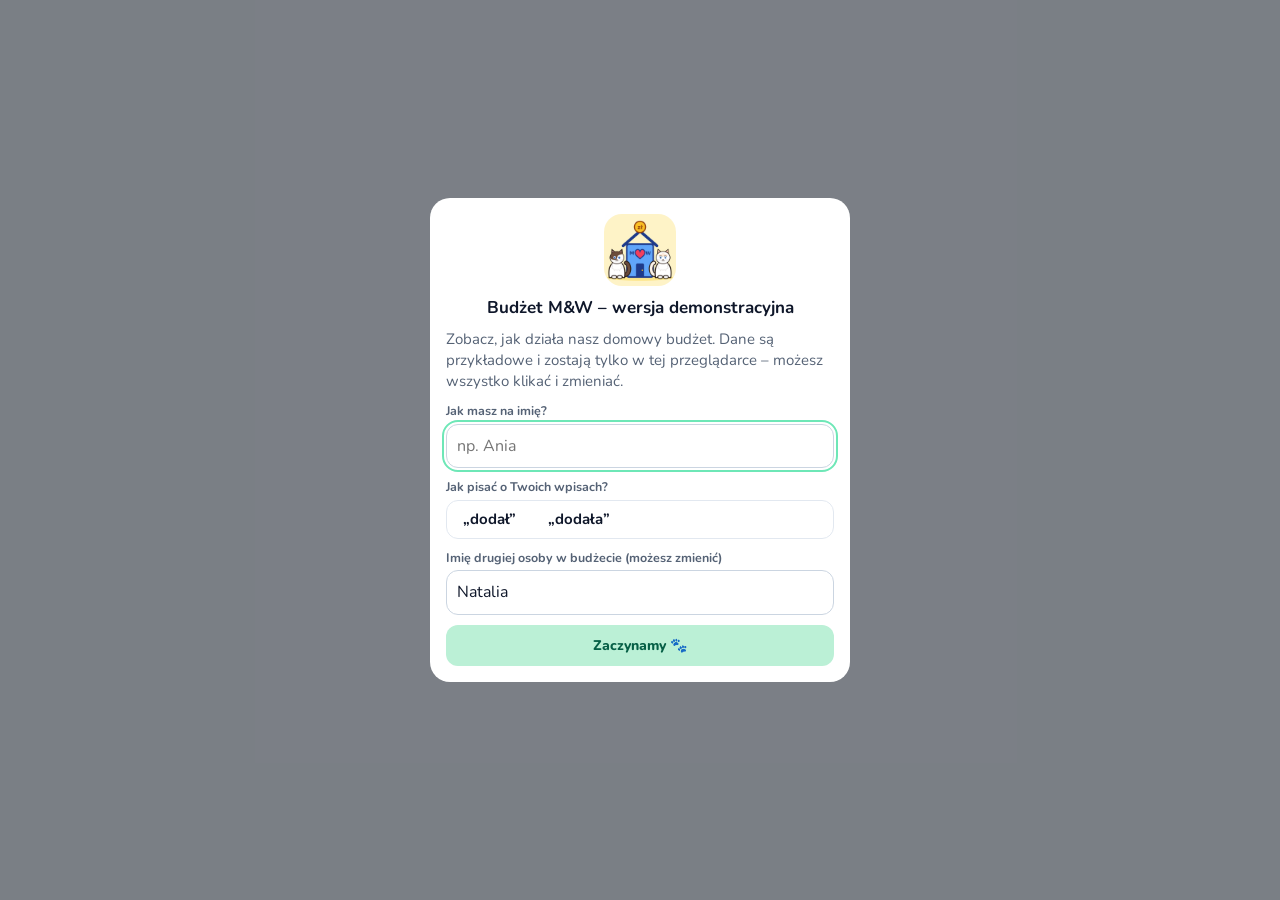
==== commit 803a73d9: "Etap B2 gotowy: HELP (przywracanie celów, Diagnostyka i trwała pamięć, kaskada), pole stuknięcia roz" ====
--- a/demo/index.html
+++ b/demo/index.html
@@ -9,7 +9,7 @@
 <meta name="apple-mobile-web-app-title" content="Budżet M&amp;W">
 <title>Budżet M&amp;W – demo</title>
 <meta name="robots" content="noindex">
-<link rel="preconnect" href="https://fonts.googleapis.com">
+<link rel="preconnect" href="https://fonts.googleapis.com" crossorigin>
 <link rel="preconnect" href="https://fonts.gstatic.com" crossorigin>
 <link rel="stylesheet" href="https://fonts.googleapis.com/css2?family=Nunito:wght@400;600;700;800;900&display=swap" crossorigin><!-- crossorigin: the service worker can keep it for offline (an opaque answer is not cached) -->
 <link rel="icon" href="../icon-192.png?v=5">
--- a/style.css
+++ b/style.css
@@ -755,3 +755,22 @@
 .t-tight{color:#a16207}
 .t-neg{color:var(--exp)!important;font-weight:800} /* 🔴 a balance below zero in 👛 Konta (Mati 5.11 D) */
 .pbr .phint{background:#fefce8;border-radius:10px;padding:6px 8px;margin-top:4px;color:#713f12}
+/* 👥 „Czy starczy?” folded – looks like a category card: pastel, ▸, name in capitals, a pill, the amounts in columns (Mati 23.11) */
+section.chart.pbcat{padding:0;gap:0;overflow:hidden;background:var(--c2);border:1px solid rgb(15 23 42 / .07)}
+details.pbw>summary{list-style:none;cursor:pointer}
+details.pbw>summary::-webkit-details-marker{display:none}
+.pbcat .nm.ct{display:inline;gap:0}.pbcat .nm.ct b{font-size:13.5px;font-weight:800}
+.pbcat .chev::before{content:'▸'}details.pbw[open] .chev::before{content:'▾'}
+.pbcat .pbtrio{grid-template-columns:repeat(auto-fit,minmax(0,1fr))}
+.pbcat .pbtrio b{font-size:14.5px}
+/* a narrow phone / big font: only the icon in the pill, so the title stays on one line */
+.pbcat .ch{container-type:inline-size}
+@container (max-width:300px){.pbcat .pill .pt{display:none}}
+.pbcat .pbin{display:flex;flex-direction:column;gap:8px;padding:10px 12px 12px;border-top:1px solid rgb(15 23 42 / .06)}
+/* 👆 small buttons keep their look, but the finger may land a bit around them – an invisible touch area of about 44 px (Apple's minimum) */
+.box,.paych,details.info>summary,details.more>summary{position:relative}
+.box::after,.cop::after,.paych::after{content:'';position:absolute;inset:-7px -2px}
+.paych::after{inset:-8px -2px}
+details.info>summary::after{content:'';position:absolute;inset:-6px -6px}
+details.more>summary::after{content:'';position:absolute;inset:-13px 0}
+details.more[open]>summary::after{bottom:0} /* rozwinięte: pole stuknięcia nie zachodzi na treść (audyt 2) */
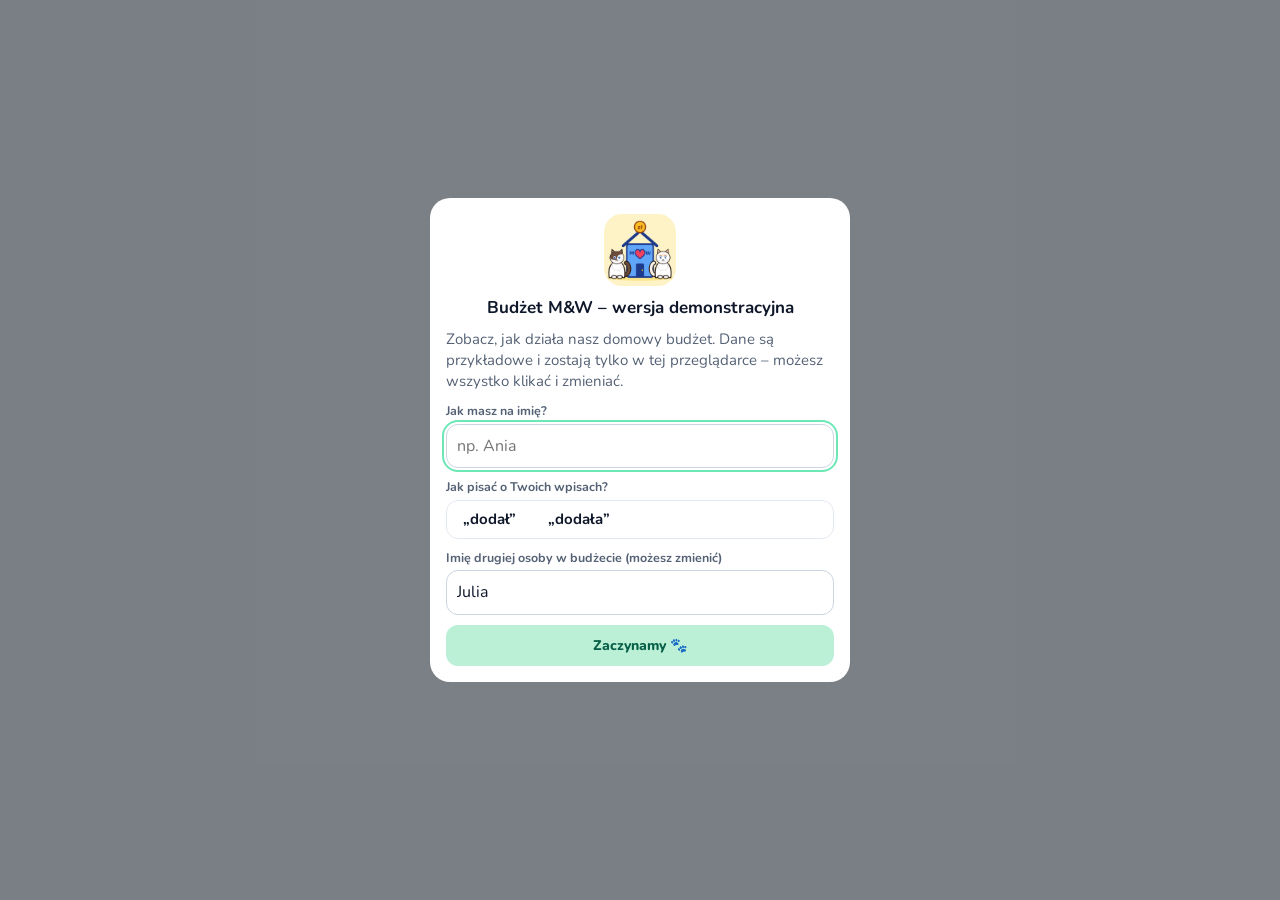
==== commit 4ea52f5f: "Etap Z1: 🤝 Za kogoś – zakup, który ktoś odda: saldo i drobne normalnie, poza budżetem (offBud w actu" ====
--- a/demo/index.html
+++ b/demo/index.html
@@ -78,10 +78,11 @@
   <label class="fld" id="mdebtWrap" hidden><span>🔻 Spłata zobowiązania</span><select id="mdebt"></select><small class="mini" id="mdebtHint" hidden></small></label>
   <label class="fld" id="mprojWrap" hidden><span>🏷️ Projekt</span><select id="mproj"></select></label>
   <div class="g2" id="mcarWrap" hidden><label class="fld"><span>⛽ Litry</span><input id="mlit" inputmode="decimal" placeholder="opcjonalnie" autocomplete="off"></label><label class="fld"><span>Licznik (km)</span><input id="modo" inputmode="numeric" placeholder="opcjonalnie" autocomplete="off"></label></div>
+  <div class="fld" id="mforWrap" hidden><span>🤝 Za kogoś <small class="mini">– nie liczy się do budżetu, ta osoba odda</small></span><input id="mfor" list="mforL" placeholder="Kto odda? np. Tata" autocomplete="off"><datalist id="mforL"></datalist></div>
   <div class="fld" id="mulgaWrap" hidden><span>🧾 Ulga w PIT</span><select id="mulga"></select><small class="mini" id="mulgaHint" hidden></small></div>
   <div class="fld" id="mphWrap" hidden><span>📷 Zdjęcia paragonu</span><div id="mph" class="phs"></div><small class="mini" id="mphHint"></small></div>
   <input type="file" id="mphIn" accept="image/*" multiple hidden>
-  <div class="xbtns"><button type="button" class="btn sm" id="fxBtn" hidden>🌍 Płatność w obcej walucie</button><button type="button" class="btn sm" id="mdebtBtn" hidden>🔻 Spłata zobowiązania</button><button type="button" class="btn sm" id="mprojBtn" hidden>🏷️ Projekt</button><button type="button" class="btn sm" id="mulgaBtn" hidden>🧾 Do ulgi w PIT</button><button type="button" class="btn sm" id="mphBtn" hidden>📷 Zdjęcie paragonu</button></div>
+  <div class="xbtns"><button type="button" class="btn sm" id="fxBtn" hidden>🌍 Płatność w obcej walucie</button><button type="button" class="btn sm" id="mdebtBtn" hidden>🔻 Spłata zobowiązania</button><button type="button" class="btn sm" id="mprojBtn" hidden>🏷️ Projekt</button><button type="button" class="btn sm" id="mulgaBtn" hidden>🧾 Do ulgi w PIT</button><button type="button" class="btn sm" id="mforBtn" hidden>🤝 Za kogoś</button><button type="button" class="btn sm" id="mphBtn" hidden>📷 Zdjęcie paragonu</button></div>
   <div class="shfoot"><div class="g2"><button class="btn" id="shCancel">Anuluj</button><button class="btn primary" id="shSave">Zapisz</button></div><button class="btn sm" id="shNext">Zapisz i dodaj kolejny ›</button></div>
   <button class="btn sm" id="shRef" hidden style="align-self:center">↩️ Oznacz zwrot</button>
   <div class="mini" id="shWho" hidden style="text-align:center"></div>
